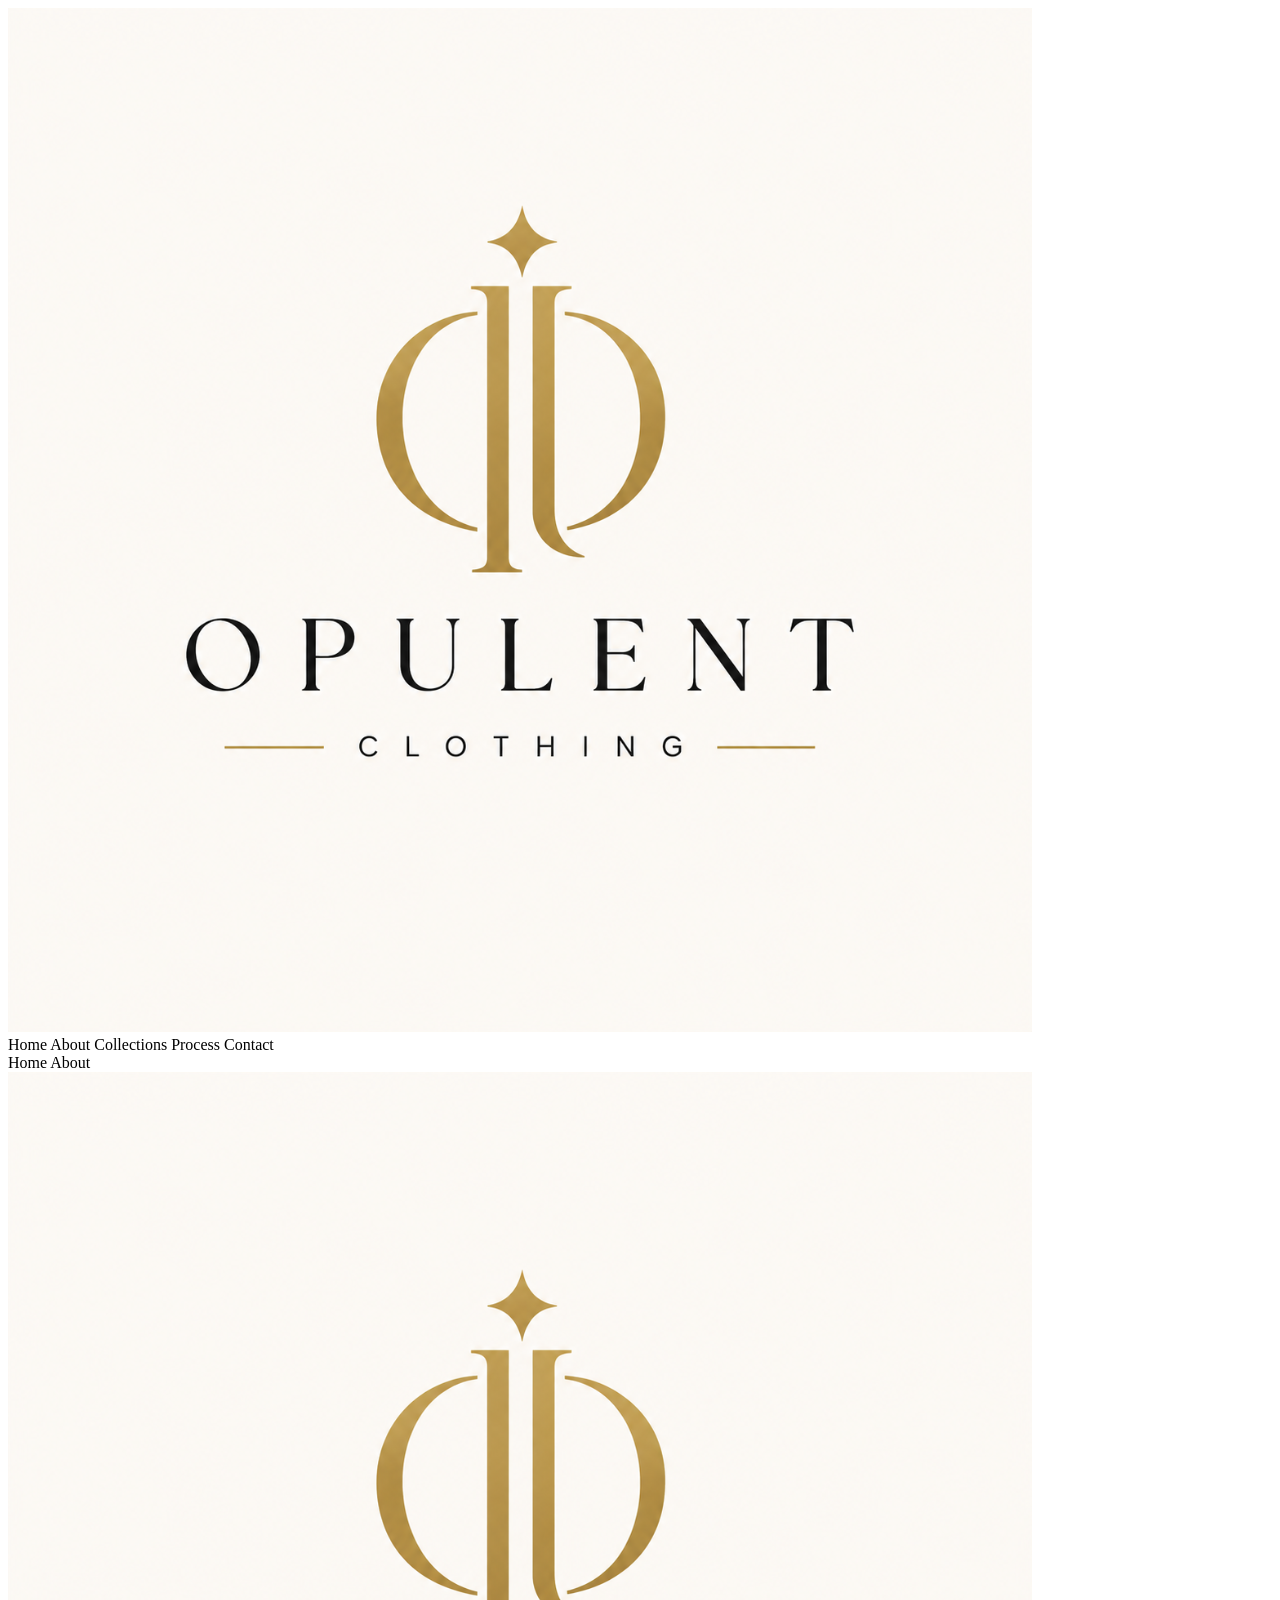
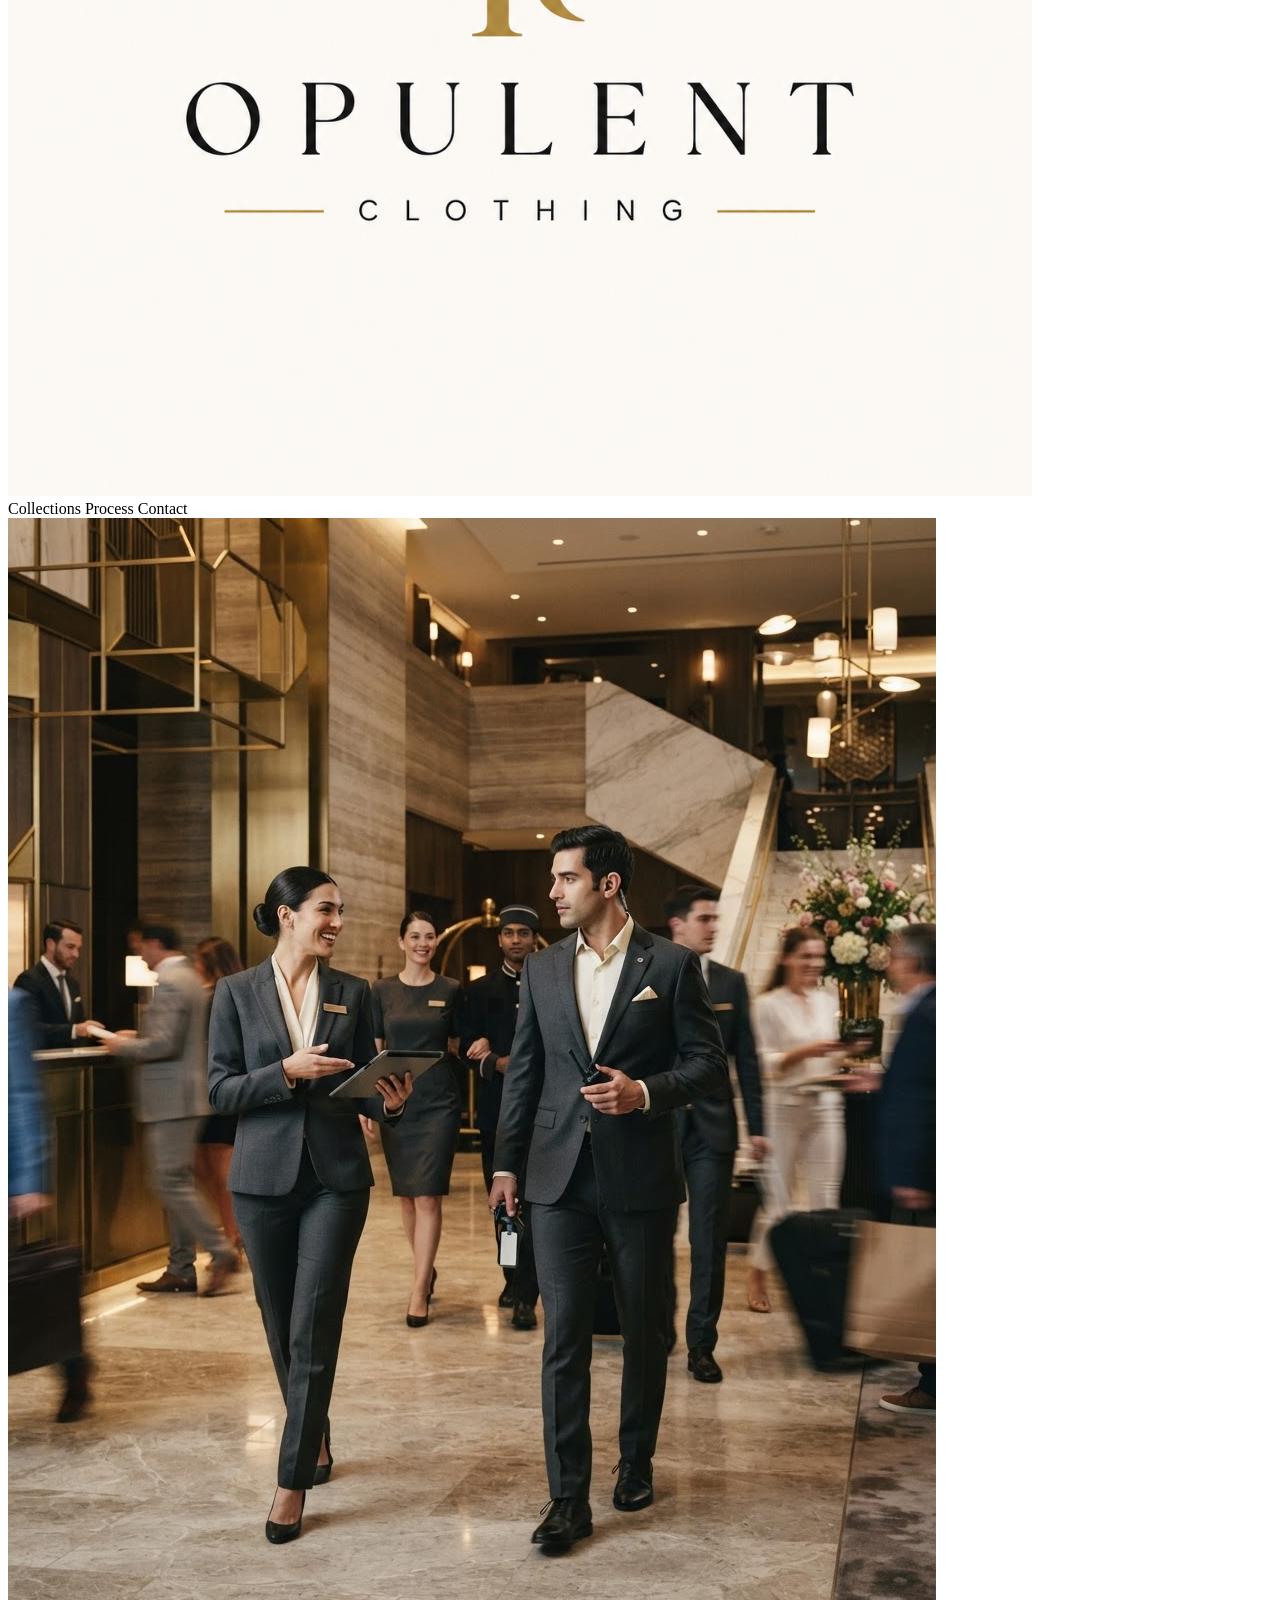
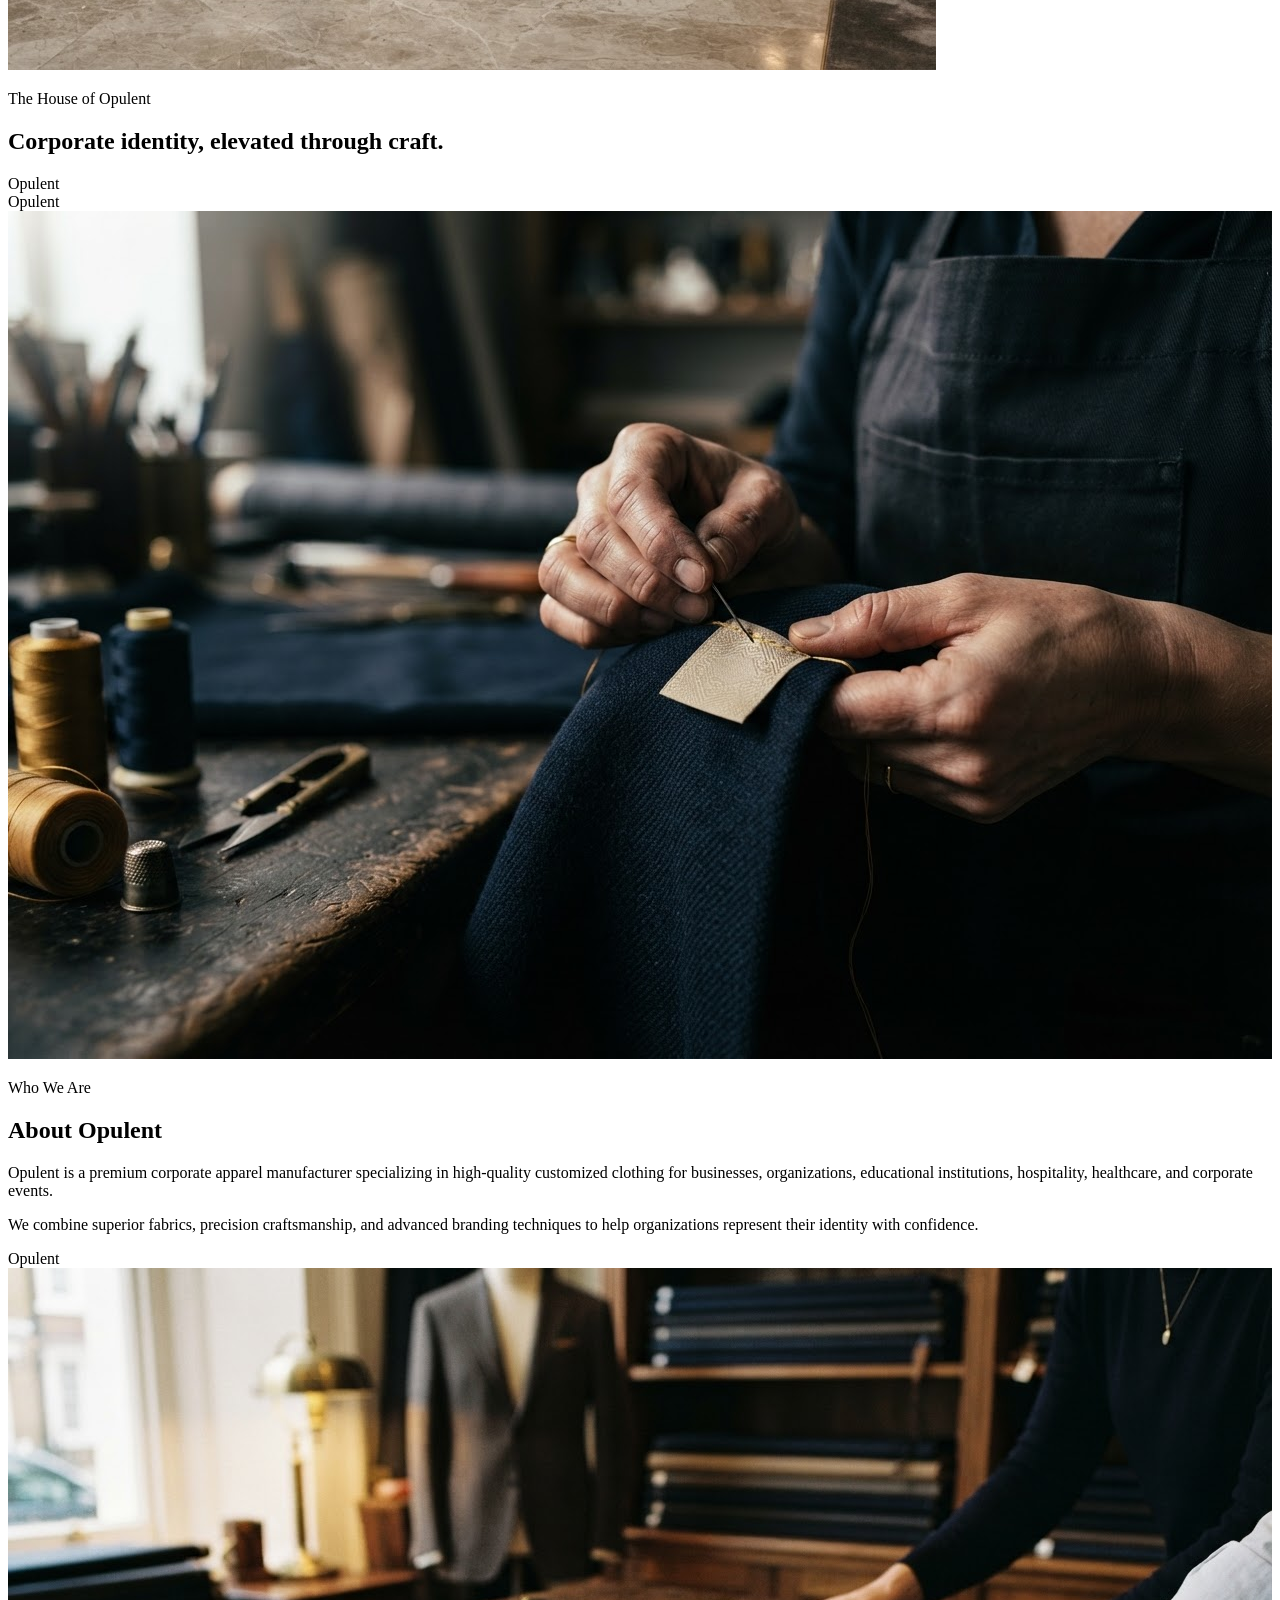
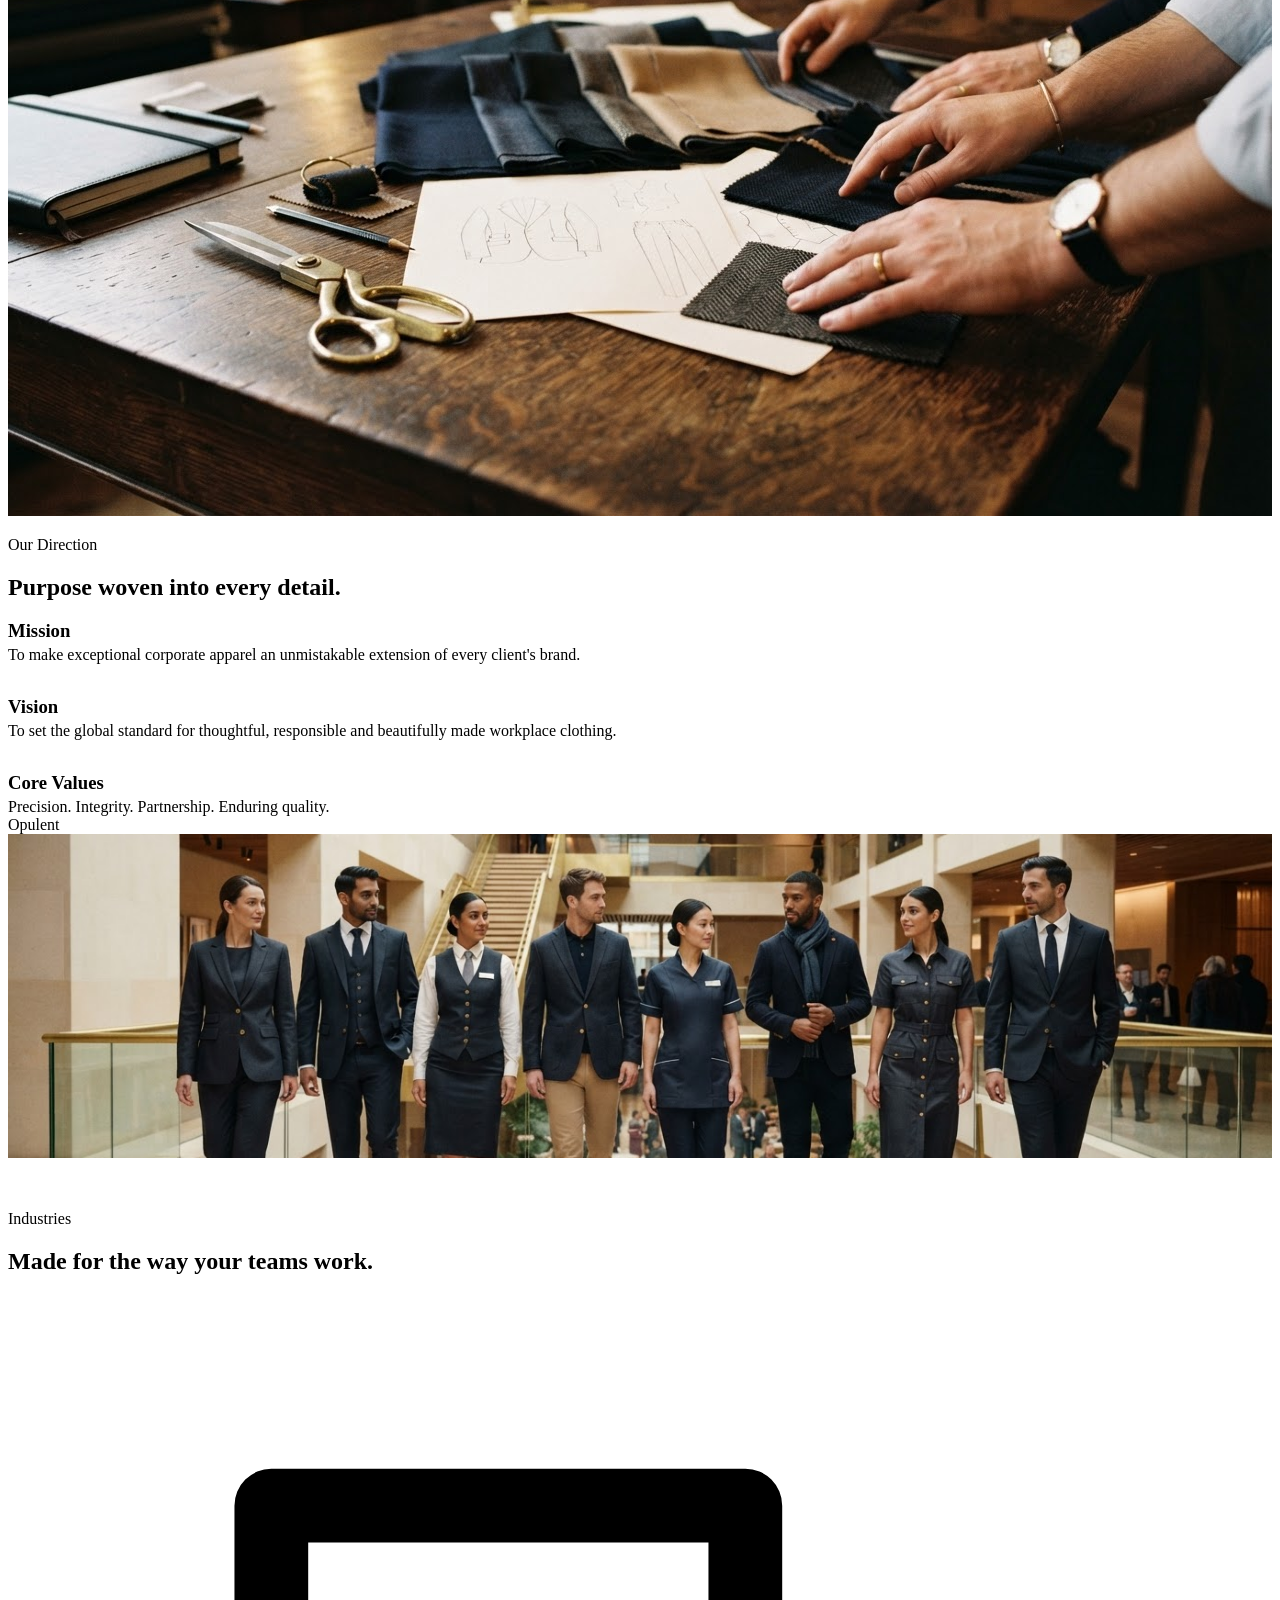
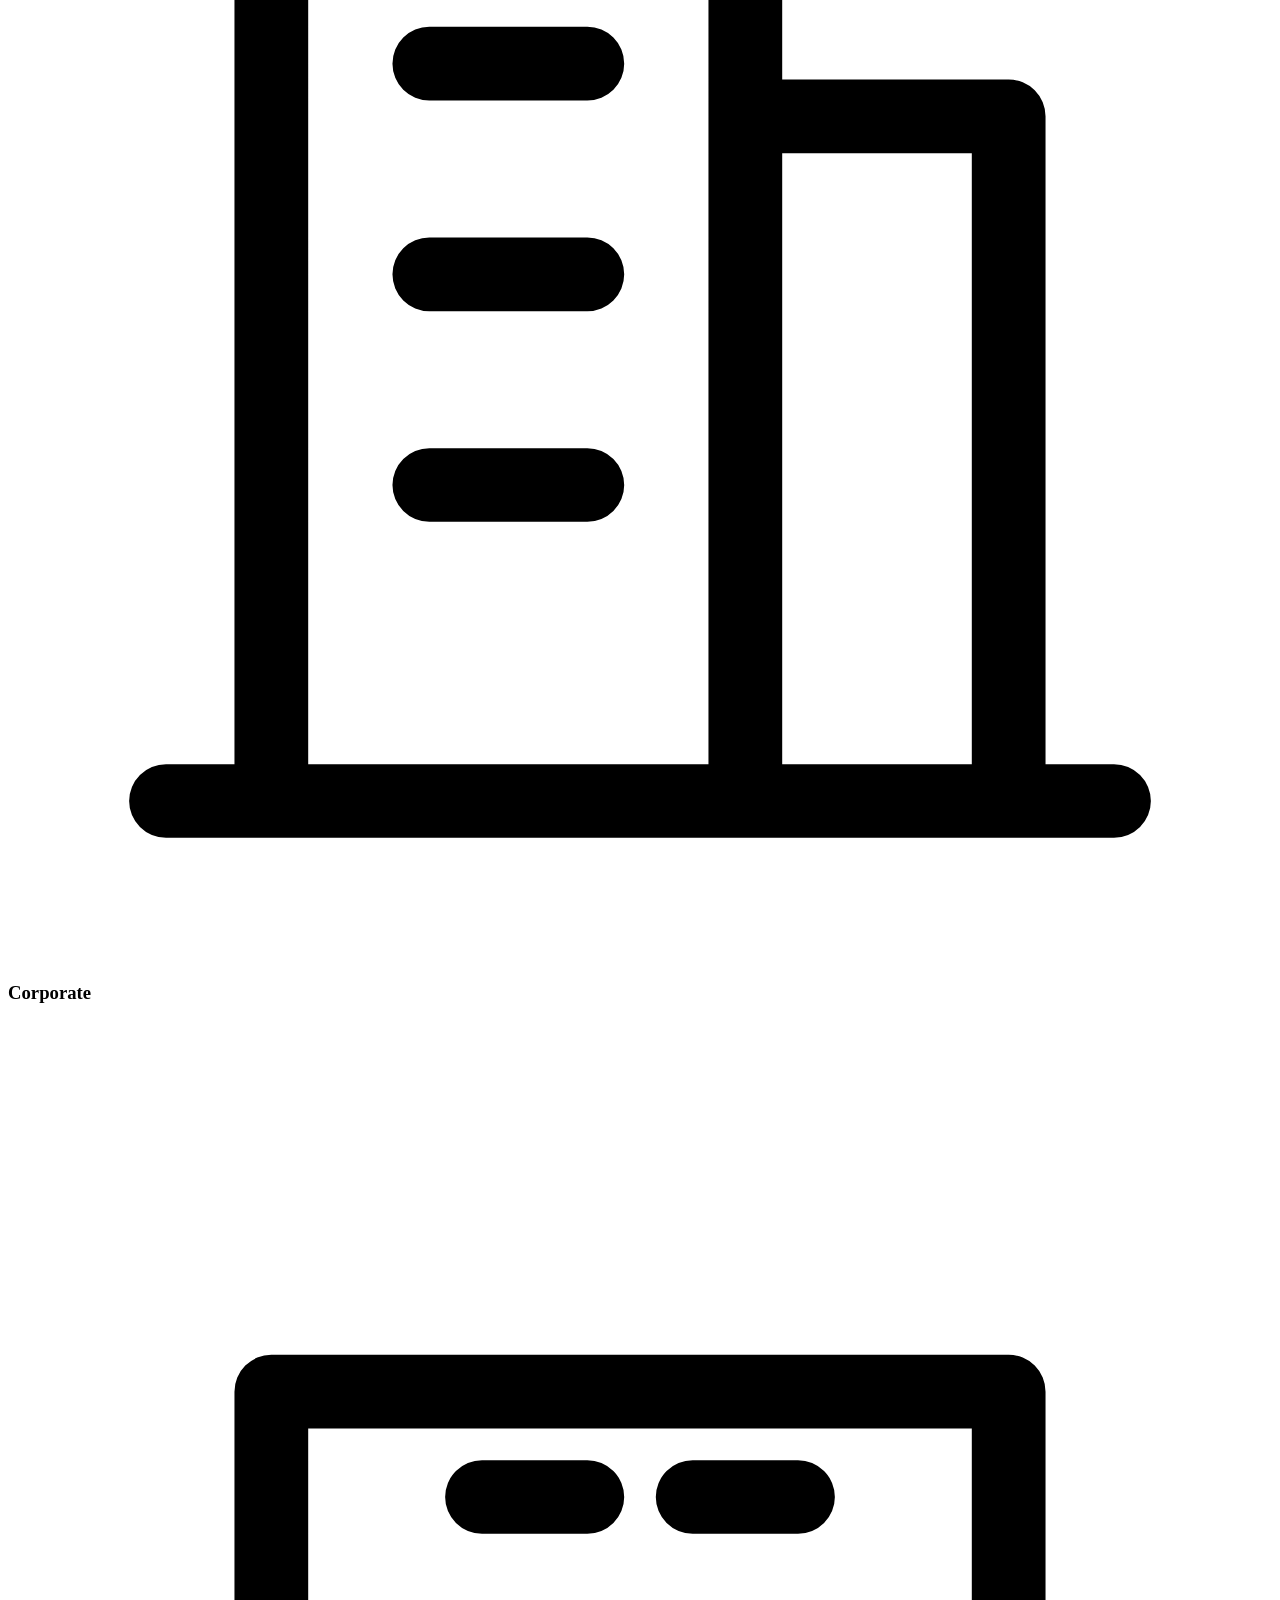
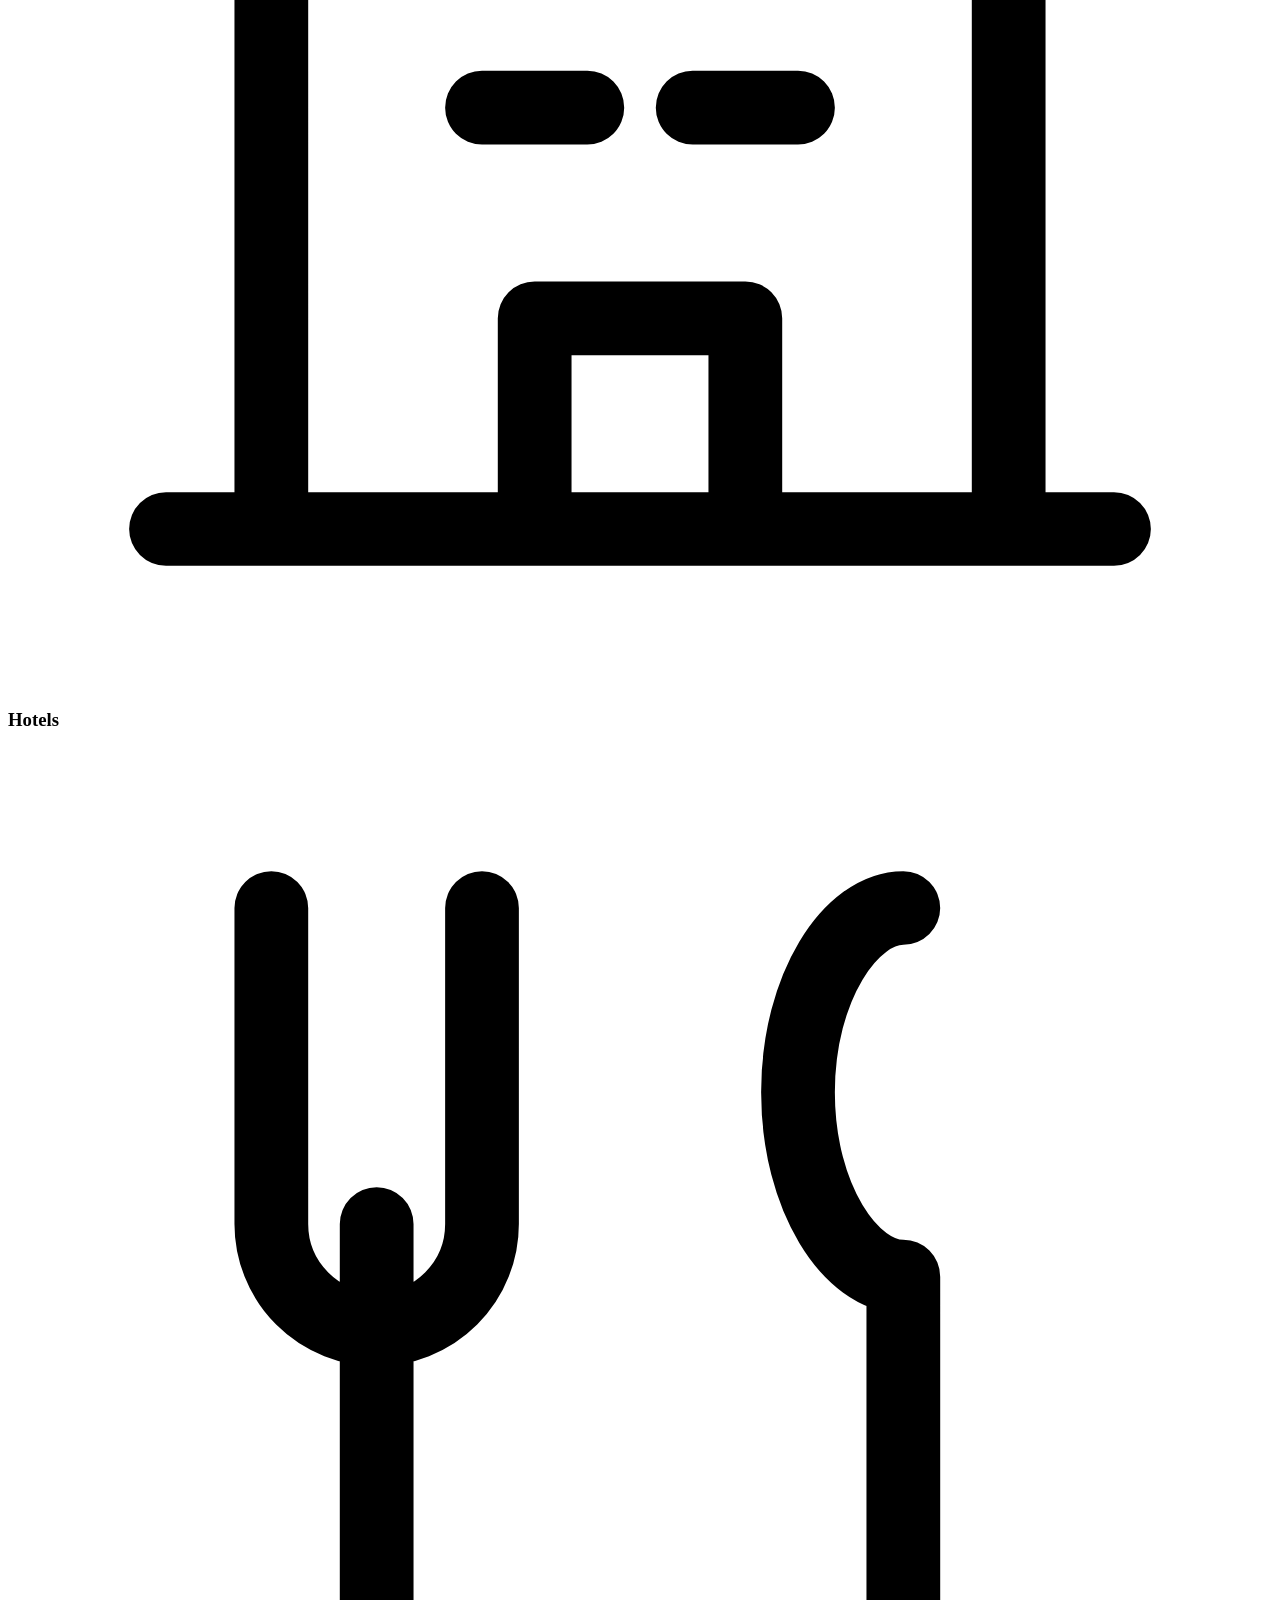
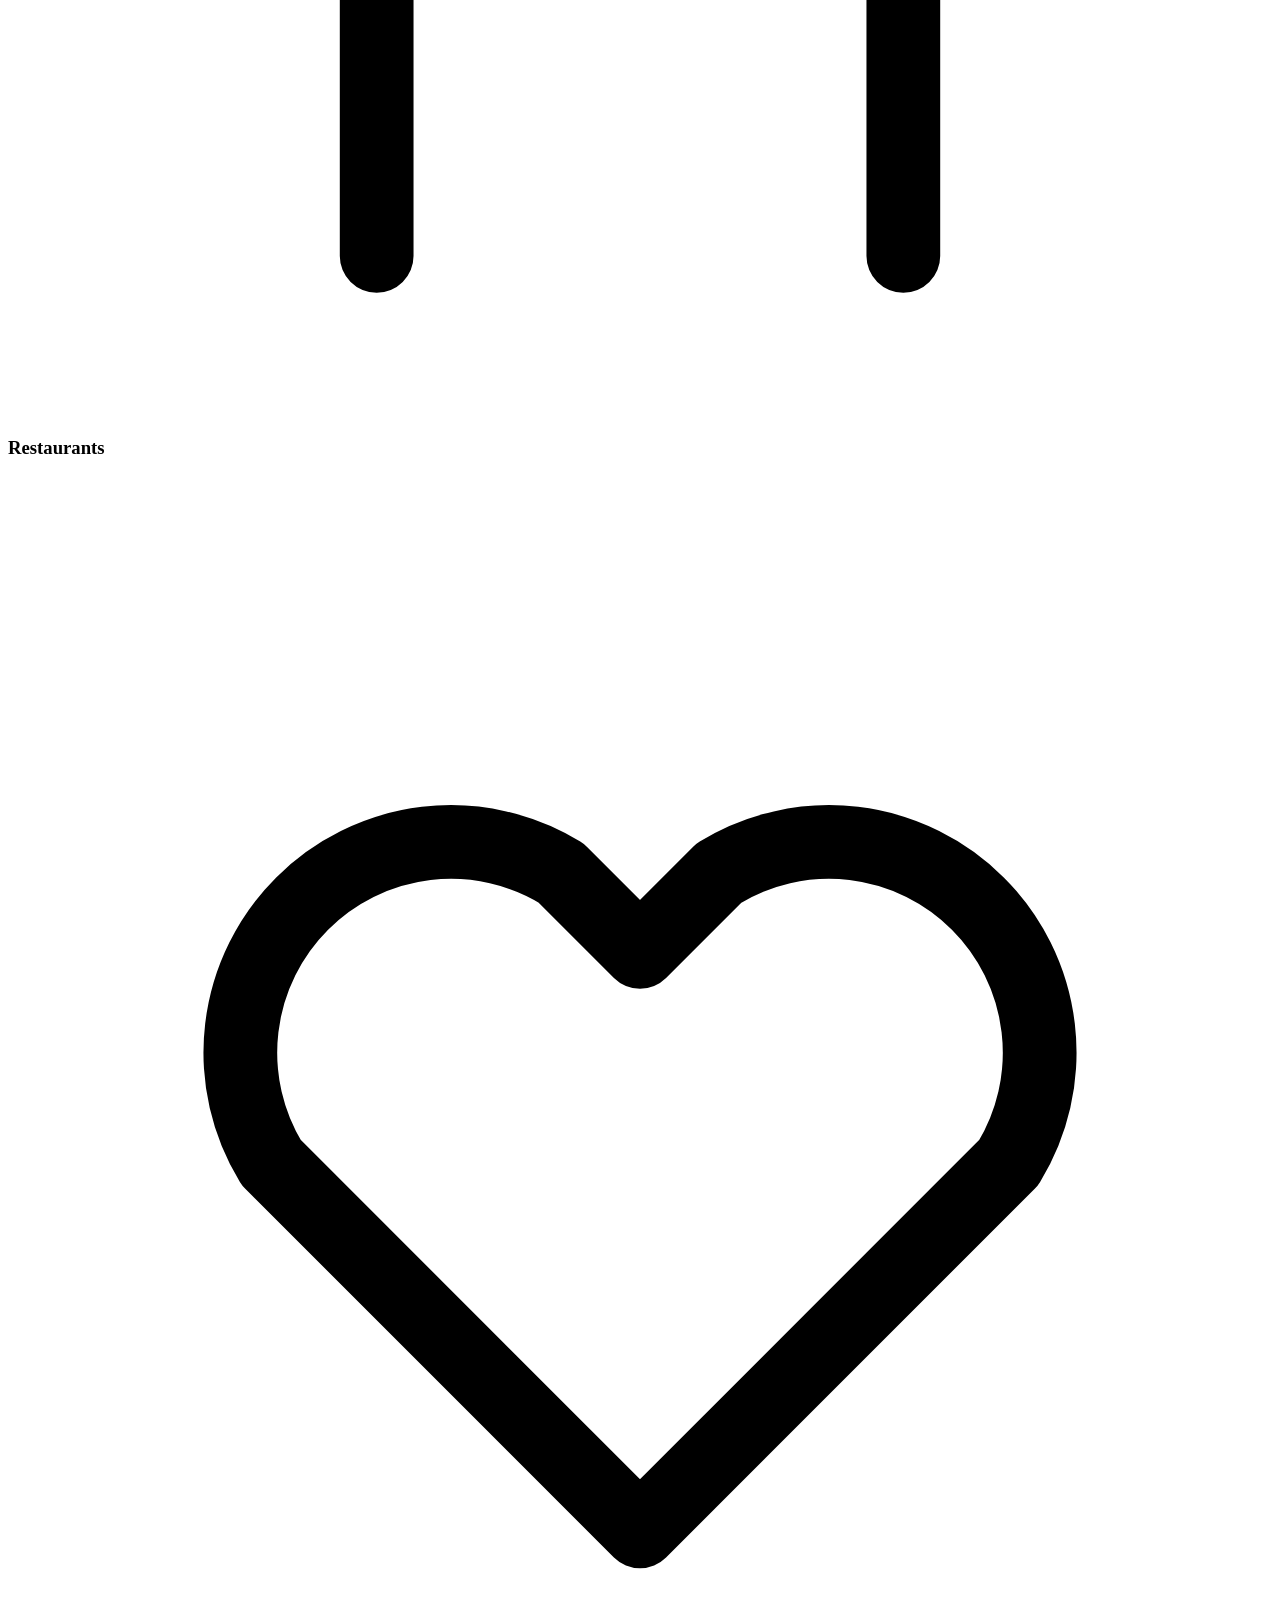
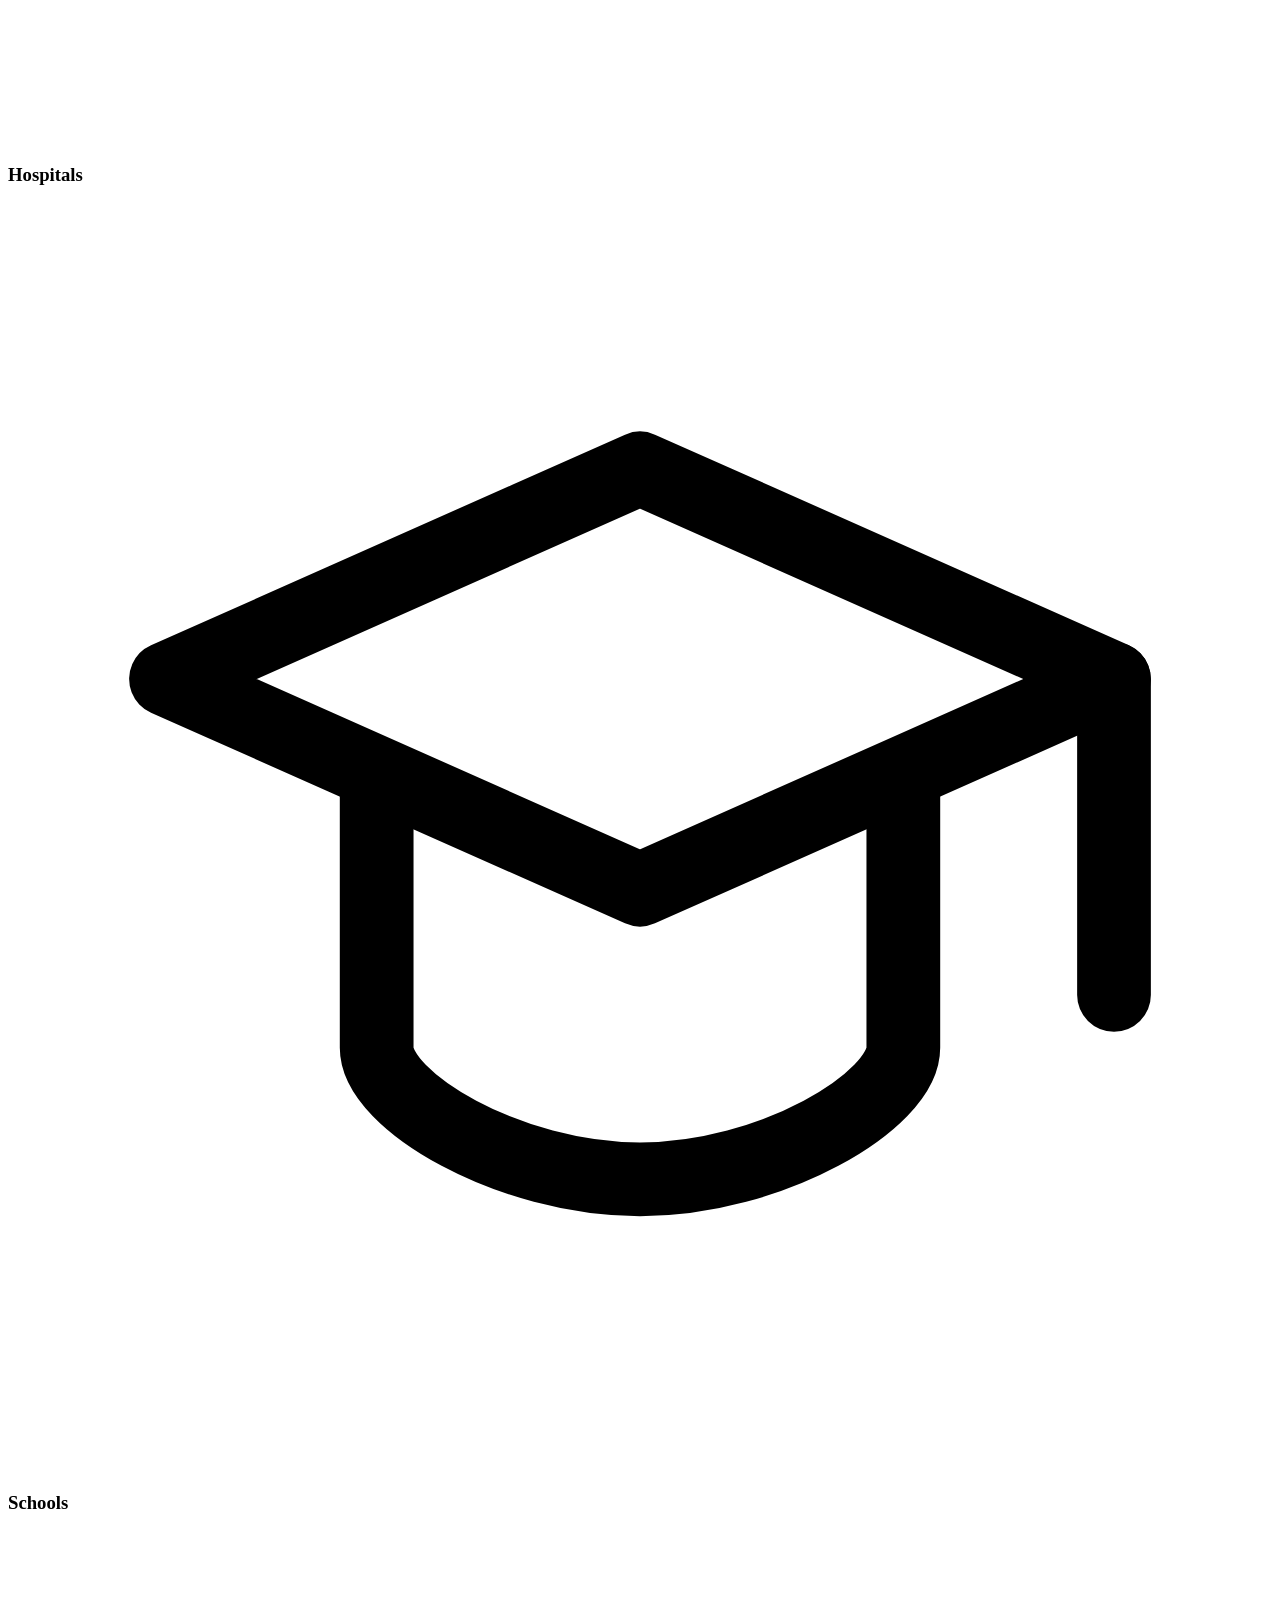
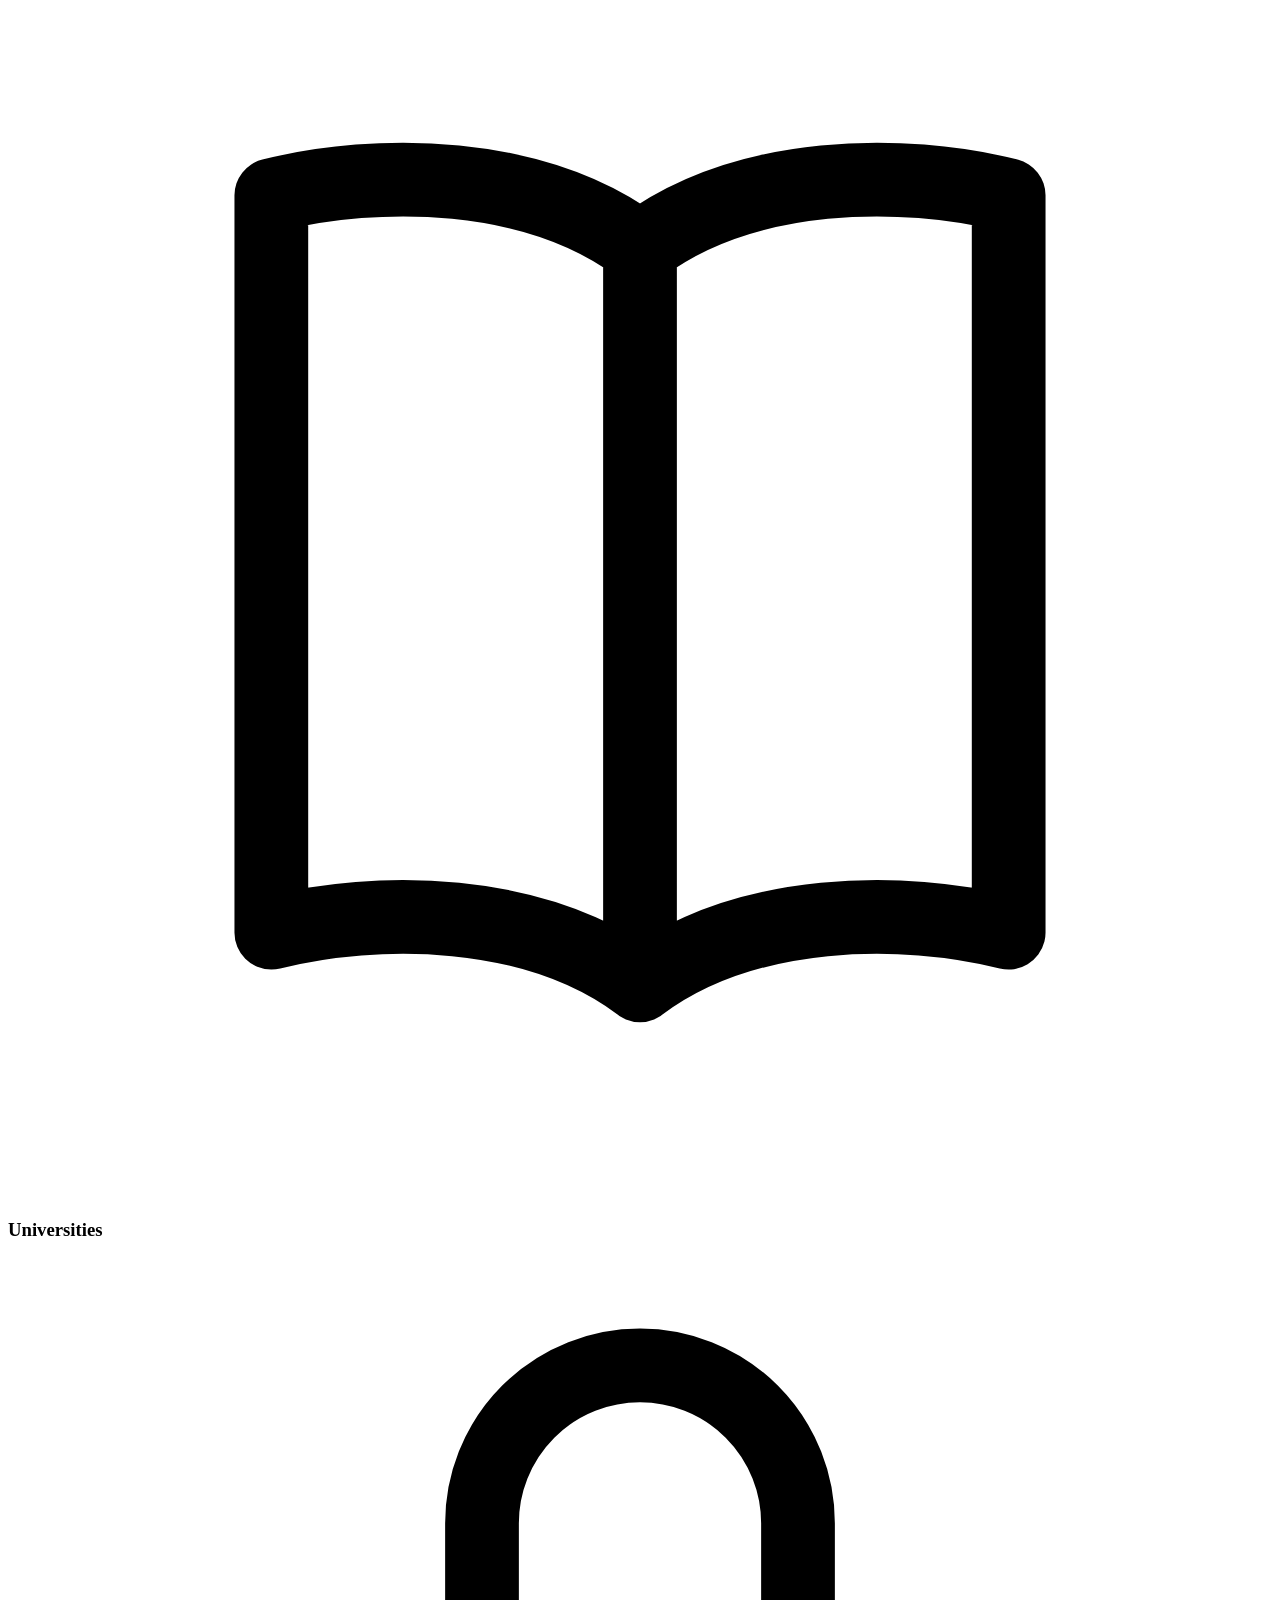
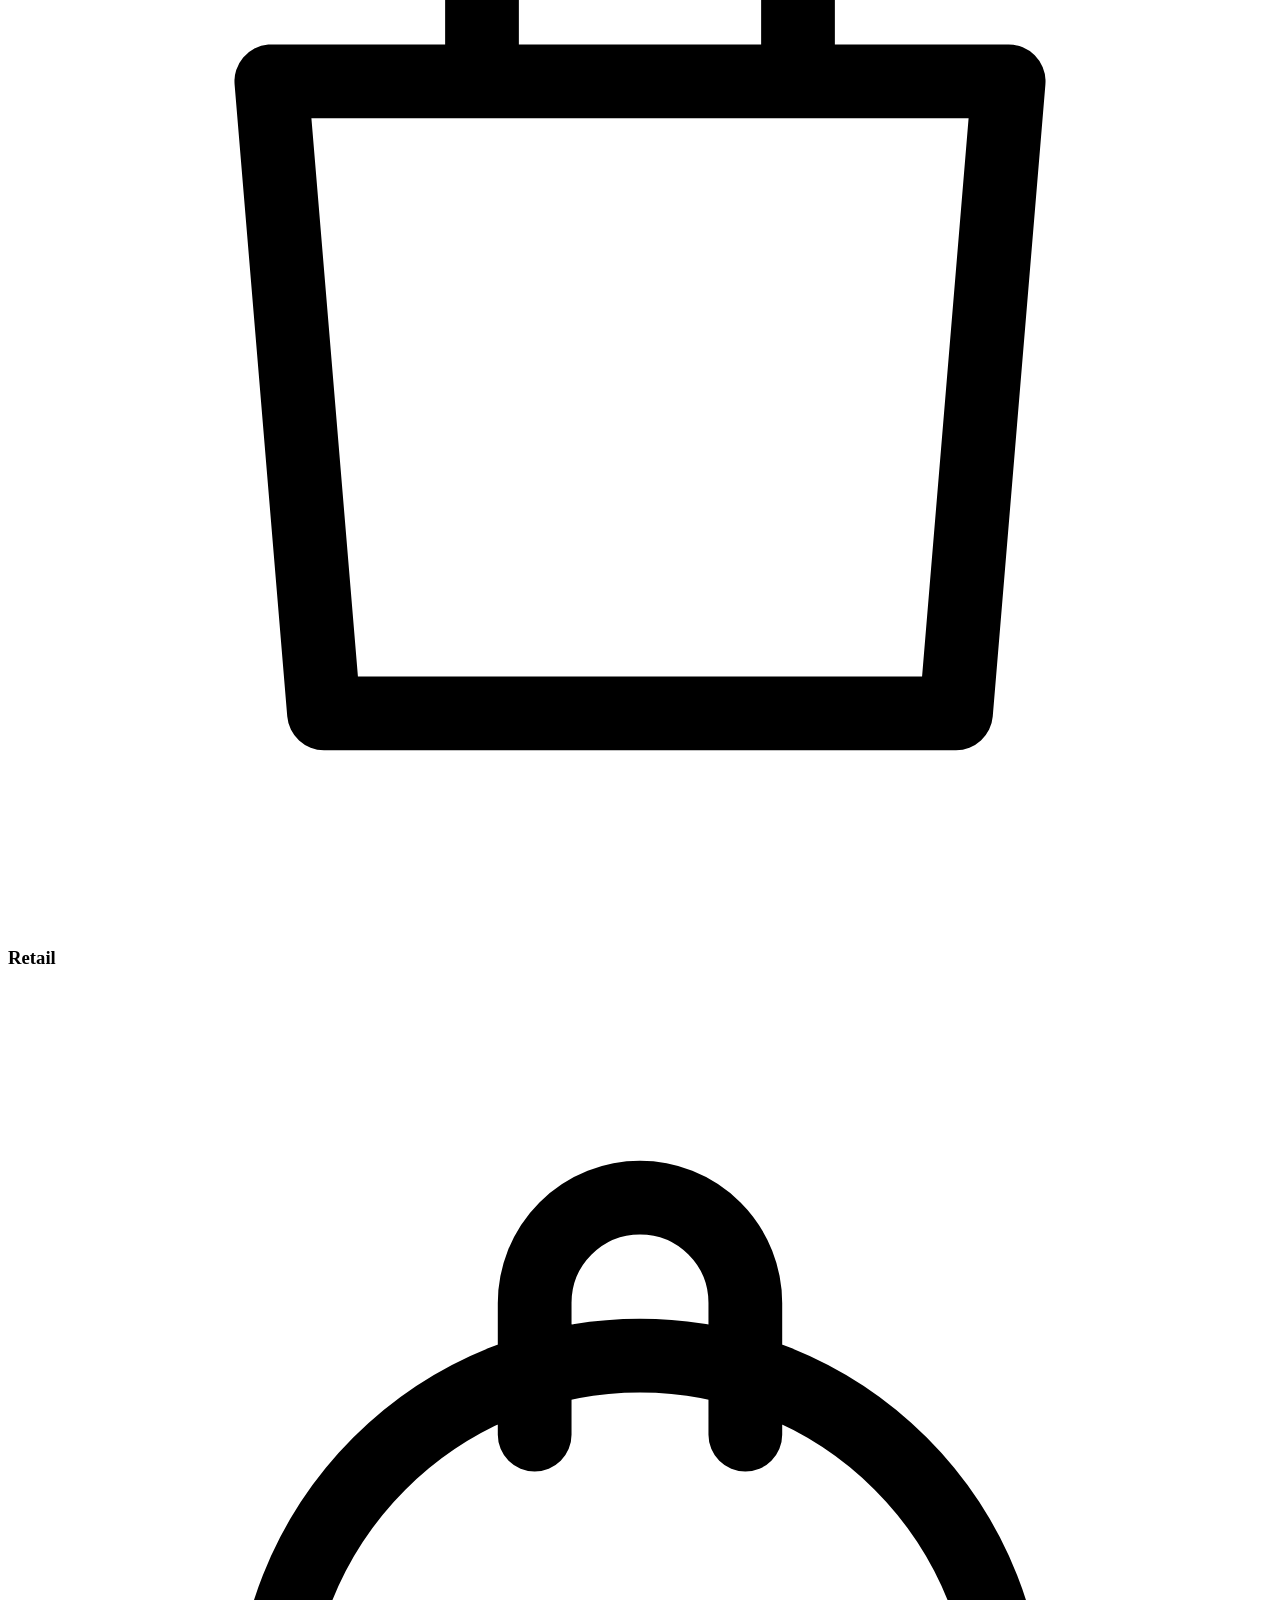
==== about.html @ 53c0aed9 "Add files via upload" ====
<!DOCTYPE html>
<html lang="en">
<head>
<meta charset="UTF-8">
<meta name="viewport" content="width=device-width, initial-scale=1.0">
<title>About — Opulent</title>
<meta name="description" content="The House of Opulent: corporate identity elevated through craft. Our mission, vision, values, and the industries we serve.">
<link rel="preconnect" href__="https://fonts.googleapis.com">
<link rel="preconnect" href__="https://fonts.gstatic.com" crossorigin>
<link href__="https://fonts.googleapis.com/css2?family=Cormorant+Garamond:wght@300;400;500;600&family=Manrope:wght@400;500;600;700&display=swap" rel="stylesheet">
<link rel="stylesheet" href__="styles.css">
<script>window.imgFall=function(e){e.onerror=null;e.removeAttribute('src');e.classList.add('img-fallback')};window.logoFall=function(e){var p=e.parentElement;if(p)p.innerHTML='<span class="wordmark-fallback">Opulent</span>'};</script>
</head>
<body>

<header class="site-header" id="top">
  <div class="header-inner">
    <div class="header-mobile">
      <a href__="index.html" class="header-logo" aria-label="Opulent home"><img src="logo.png" alt="Opulent" class="logo-img logo-sm" onerror="logoFall(this)"></a>
      <nav class="nav nav-mobile" aria-label="Primary">
        <a href__="index.html" class="nav-link">Home</a>
        <a href__="about.html" class="nav-link">About</a>
        <a href__="collections.html" class="nav-link">Collections</a>
        <a href__="process.html" class="nav-link">Process</a>
        <a href__="contact.html" class="nav-link">Contact</a>
      </nav>
    </div>
    <div class="header-desktop">
      <nav class="nav nav-left" aria-label="Primary">
        <a href__="index.html" class="nav-link">Home</a>
        <a href__="about.html" class="nav-link">About</a>
      </nav>
      <a href__="index.html" class="header-logo-center" aria-label="Opulent home"><img src="logo.png" alt="Opulent" class="logo-img logo-md" onerror="logoFall(this)"></a>
      <nav class="nav nav-right" aria-label="Primary">
        <a href__="collections.html" class="nav-link">Collections</a>
        <a href__="process.html" class="nav-link">Process</a>
        <a href__="contact.html" class="nav-link">Contact</a>
      </nav>
    </div>
  </div>
</header>

<main>
  <section class="page-hero">
    <img class="page-hero-bg" src="about-hero.jpg" alt="Luxury hospitality team in tailored uniforms" onerror="imgFall(this)">
    <div class="page-hero-overlay"></div>
    <div class="page-hero-content">
      <div class="page-hero-line"></div>
      <p class="label">The House of Opulent</p>
      <h1>Corporate identity, elevated through craft.</h1>
    </div>
    <span class="watermark" aria-hidden="true">Opulent</span>
  </section>

  <section class="section">
    <div class="gold-line"></div>
    <span class="watermark" aria-hidden="true">Opulent</span>
    <div class="section-grid">
      <div class="reveal section-media"><img src="branding.jpg" alt="Artisan attaching a woven label" onerror="imgFall(this)"></div>
      <div class="reveal section-content" data-delay="1">
        <p class="label label-gold">Who We Are</p>
        <h2 class="display-title">About Opulent</h2>
        <div class="prose">
          <p>Opulent is a premium corporate apparel manufacturer specializing in high-quality customized clothing for businesses, organizations, educational institutions, hospitality, healthcare, and corporate events.</p>
          <p>We combine superior fabrics, precision craftsmanship, and advanced branding techniques to help organizations represent their identity with confidence.</p>
        </div>
      </div>
    </div>
  </section>

  <section class="section">
    <div class="gold-line"></div>
    <span class="watermark" aria-hidden="true">Opulent</span>
    <div class="section-grid reverse stretch">
      <div class="reveal section-media"><img src="consultation.jpg" alt="Designers arranging fabrics during a consultation" onerror="imgFall(this)"></div>
      <div class="reveal section-content" data-delay="1">
        <p class="label label-gold">Our Direction</p>
        <h2 class="display-title">Purpose woven into every detail.</h2>
        <div class="prose">
          <div style="margin-bottom:2rem"><h3 class="sub" style="margin:0 0 .25rem">Mission</h3><p style="margin:0">To make exceptional corporate apparel an unmistakable extension of every client's brand.</p></div>
          <div style="margin-bottom:2rem"><h3 class="sub" style="margin:0 0 .25rem">Vision</h3><p style="margin:0">To set the global standard for thoughtful, responsible and beautifully made workplace clothing.</p></div>
          <div><h3 class="sub" style="margin:0 0 .25rem">Core Values</h3><p style="margin:0">Precision. Integrity. Partnership. Enduring quality.</p></div>
        </div>
      </div>
    </div>
  </section>

  <section class="section">
    <div class="gold-line"></div>
    <span class="watermark" aria-hidden="true">Opulent</span>
    <div class="reveal"><img src="industries.jpg" alt="Professionals representing the industries Opulent serves" style="width:100%;height:36vh;object-fit:cover;margin-bottom:2rem" onerror="imgFall(this)"></div>
    <p class="label label-gold">Industries</p>
    <h2 class="display-title">Made for the way your teams work.</h2>
    <div class="icon-grid cols-4">
      <div class="icon-cell reveal"><span class="icon-bubble"><svg viewBox="0 0 24 24" fill="none" stroke="currentColor" stroke-width="1.4" stroke-linecap="round" stroke-linejoin="round"><path d="M5 21V4h9v17M14 21V8h5v13M3 21h18M8 7h3M8 11h3M8 15h3"/></svg></span><h3>Corporate</h3></div>
      <div class="icon-cell reveal"><span class="icon-bubble"><svg viewBox="0 0 24 24" fill="none" stroke="currentColor" stroke-width="1.4" stroke-linecap="round" stroke-linejoin="round"><path d="M3 21h18M5 21V7h14v14M9 9h2M13 9h2M9 13h2M13 13h2M10 21v-4h4v4"/></svg></span><h3>Hotels</h3></div>
      <div class="icon-cell reveal"><span class="icon-bubble"><svg viewBox="0 0 24 24" fill="none" stroke="currentColor" stroke-width="1.4" stroke-linecap="round" stroke-linejoin="round"><path d="M5 3v6a2 2 0 0 0 4 0V3M7 9v12M17 3c-1 0-2 1.5-2 3.5S16 10 17 10v11"/></svg></span><h3>Restaurants</h3></div>
      <div class="icon-cell reveal"><span class="icon-bubble"><svg viewBox="0 0 24 24" fill="none" stroke="currentColor" stroke-width="1.4" stroke-linecap="round" stroke-linejoin="round"><path d="M12 20l-7-7a4 4 0 0 1 5.5-5.5L12 9l1.5-1.5A4 4 0 0 1 19 13l-7 7z"/></svg></span><h3>Hospitals</h3></div>
      <div class="icon-cell reveal"><span class="icon-bubble"><svg viewBox="0 0 24 24" fill="none" stroke="currentColor" stroke-width="1.4" stroke-linecap="round" stroke-linejoin="round"><path d="M3 9l9-4 9 4-9 4-9-4z"/><path d="M7 11v5c0 1 2.5 2.5 5 2.5s5-1.5 5-2.5v-5M21 9v6"/></svg></span><h3>Schools</h3></div>
      <div class="icon-cell reveal"><span class="icon-bubble"><svg viewBox="0 0 24 24" fill="none" stroke="currentColor" stroke-width="1.4" stroke-linecap="round" stroke-linejoin="round"><path d="M12 6c-2-1.5-5-1.5-7-1v14c2-.5 5-.5 7 1 2-1.5 5-1.5 7-1V5c-2-.5-5-.5-7 1zM12 6v14"/></svg></span><h3>Universities</h3></div>
      <div class="icon-cell reveal"><span class="icon-bubble"><svg viewBox="0 0 24 24" fill="none" stroke="currentColor" stroke-width="1.4" stroke-linecap="round" stroke-linejoin="round"><path d="M5 8h14l-1 12H6L5 8zM9 8V5a3 3 0 0 1 6 0v3"/></svg></span><h3>Retail</h3></div>
      <div class="icon-cell reveal"><span class="icon-bubble"><svg viewBox="0 0 24 24" fill="none" stroke="currentColor" stroke-width="1.4" stroke-linecap="round" stroke-linejoin="round"><path d="M3 17h18v2H3zM5 17v-3a7 7 0 0 1 14 0v3M10 8.5V6a2 2 0 0 1 4 0v2.5"/></svg></span><h3>Construction</h3></div>
      <div class="icon-cell reveal"><span class="icon-bubble"><svg viewBox="0 0 24 24" fill="none" stroke="currentColor" stroke-width="1.4" stroke-linecap="round" stroke-linejoin="round"><rect x="3" y="5" width="18" height="16" rx="2"/><path d="M3 9h18M8 3v4M16 3v4M7 13h2M11 13h2M15 13h2M7 17h2M11 17h2"/></svg></span><h3>Events</h3></div>
      <div class="icon-cell reveal"><span class="icon-bubble"><svg viewBox="0 0 24 24" fill="none" stroke="currentColor" stroke-width="1.4" stroke-linecap="round" stroke-linejoin="round"><path d="M8 4h8v5a4 4 0 0 1-8 0V4zM8 5H5v2a3 3 0 0 0 3 3M16 5h3v2a3 3 0 0 1-3 3M10 13h4v4h-4zM8 20h8M12 17v3"/></svg></span><h3>Sports Teams</h3></div>
      <div class="icon-cell reveal"><span class="icon-bubble"><svg viewBox="0 0 24 24" fill="none" stroke="currentColor" stroke-width="1.4" stroke-linecap="round" stroke-linejoin="round"><path d="M3 21h18M5 21v-9M9 21v-9M15 21v-9M19 21v-9M3 10l9-5 9 5M3 10h18"/></svg></span><h3>Government</h3></div>
      <div class="icon-cell reveal"><span class="icon-bubble"><svg viewBox="0 0 24 24" fill="none" stroke="currentColor" stroke-width="1.4" stroke-linecap="round" stroke-linejoin="round"><path d="M12 3c2.5 1 4 3.5 4 7l-2 3h-4l-2-3c0-3.5 1.5-6 4-7zM12 13v4M9 16l-2 4M15 16l2 4"/></svg></span><h3>Startups</h3></div>
    </div>
  </section>
</main>

<footer class="site-footer">
  <div class="gold-line"></div>
  <div class="footer-grid">
    <div class="footer-brand"><img src="logo.png" alt="Opulent" class="logo-img logo-lg" onerror="logoFall(this)"></div>
    <div class="footer-contact">
      <p class="label label-muted-light">Contact</p>
      <p><a href__="mailto:contact@opulentclothing.com">contact@opulentclothing.com</a></p>
      <p>Bangalore · India</p>
    </div>
    <div class="footer-explore">
      <p class="label label-muted-light">Explore</p>
      <a href__="contact.html" class="thread-link">Inquiries</a>
    </div>
  </div>
  <p class="footer-copy">© 2026 Opulent. Corporate apparel, precisely made.</p>
</footer>

<script src="script.js" defer></script>
</body>
</html>
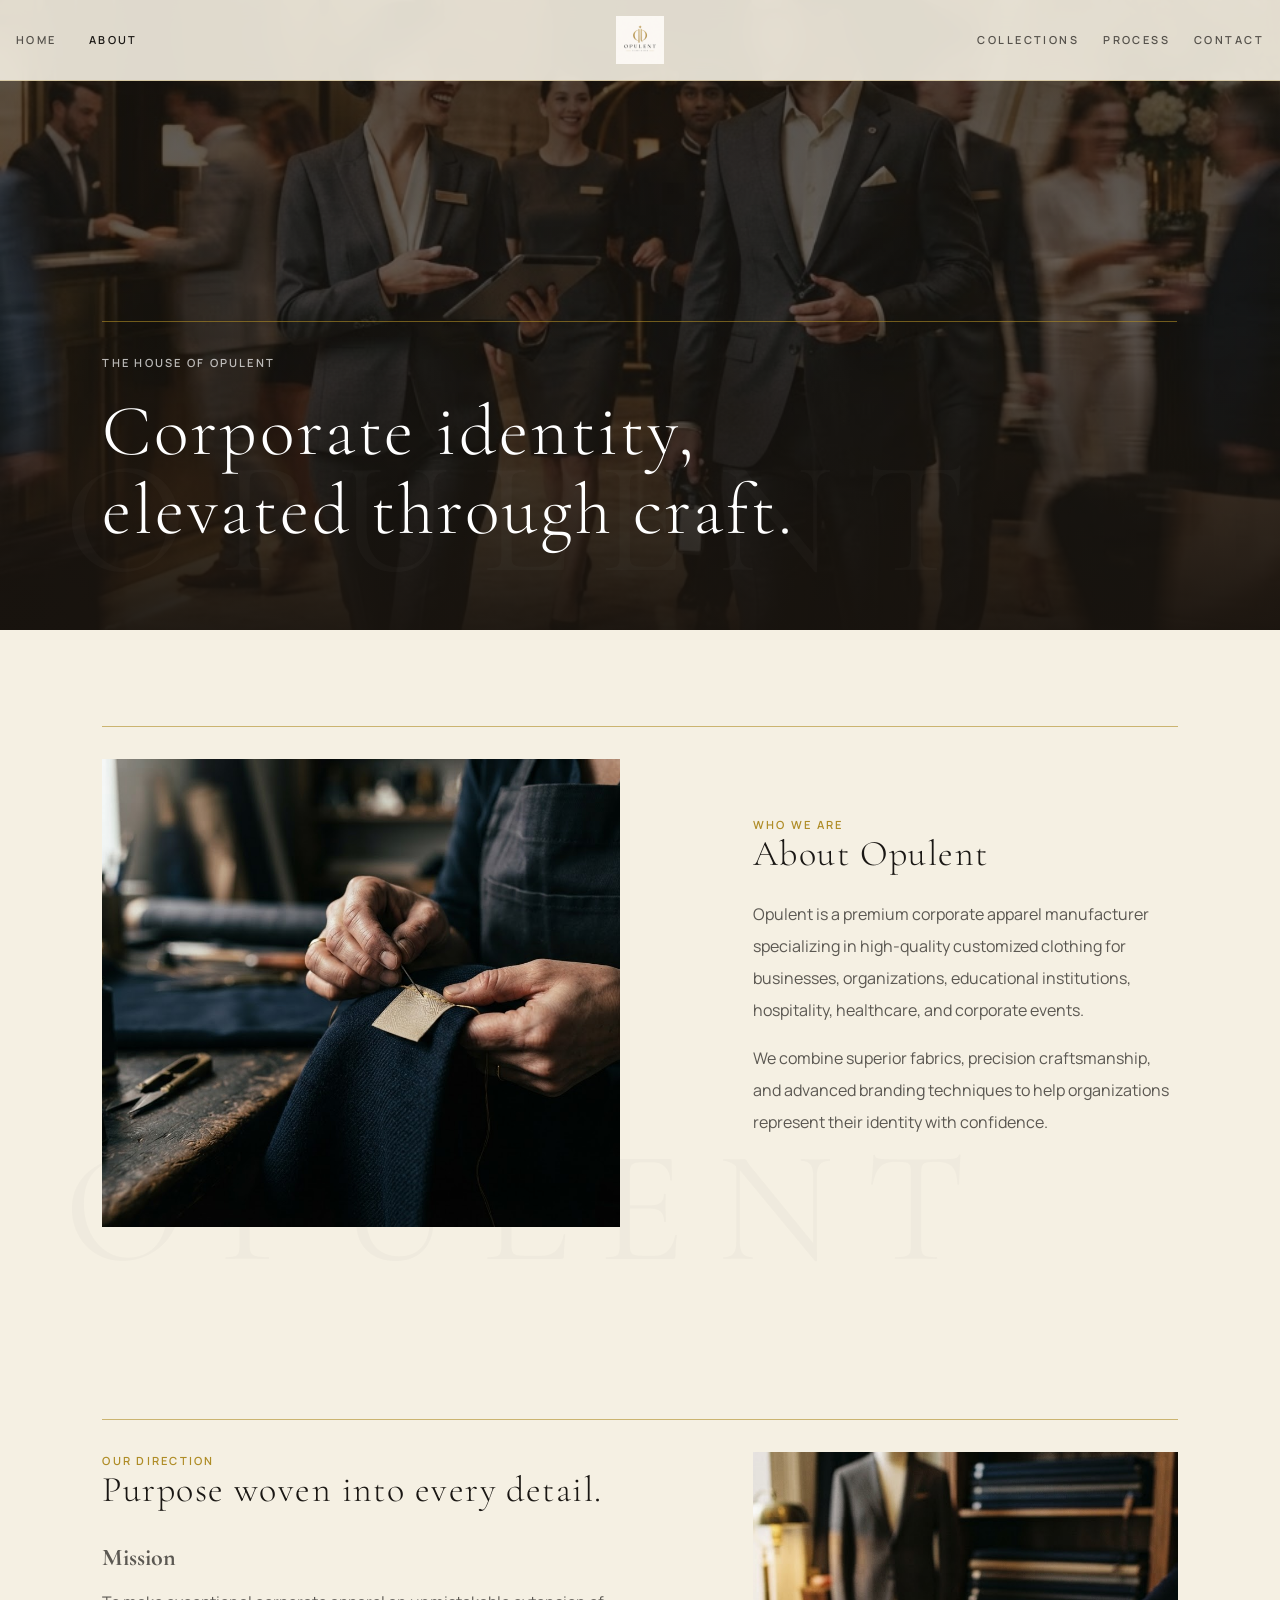
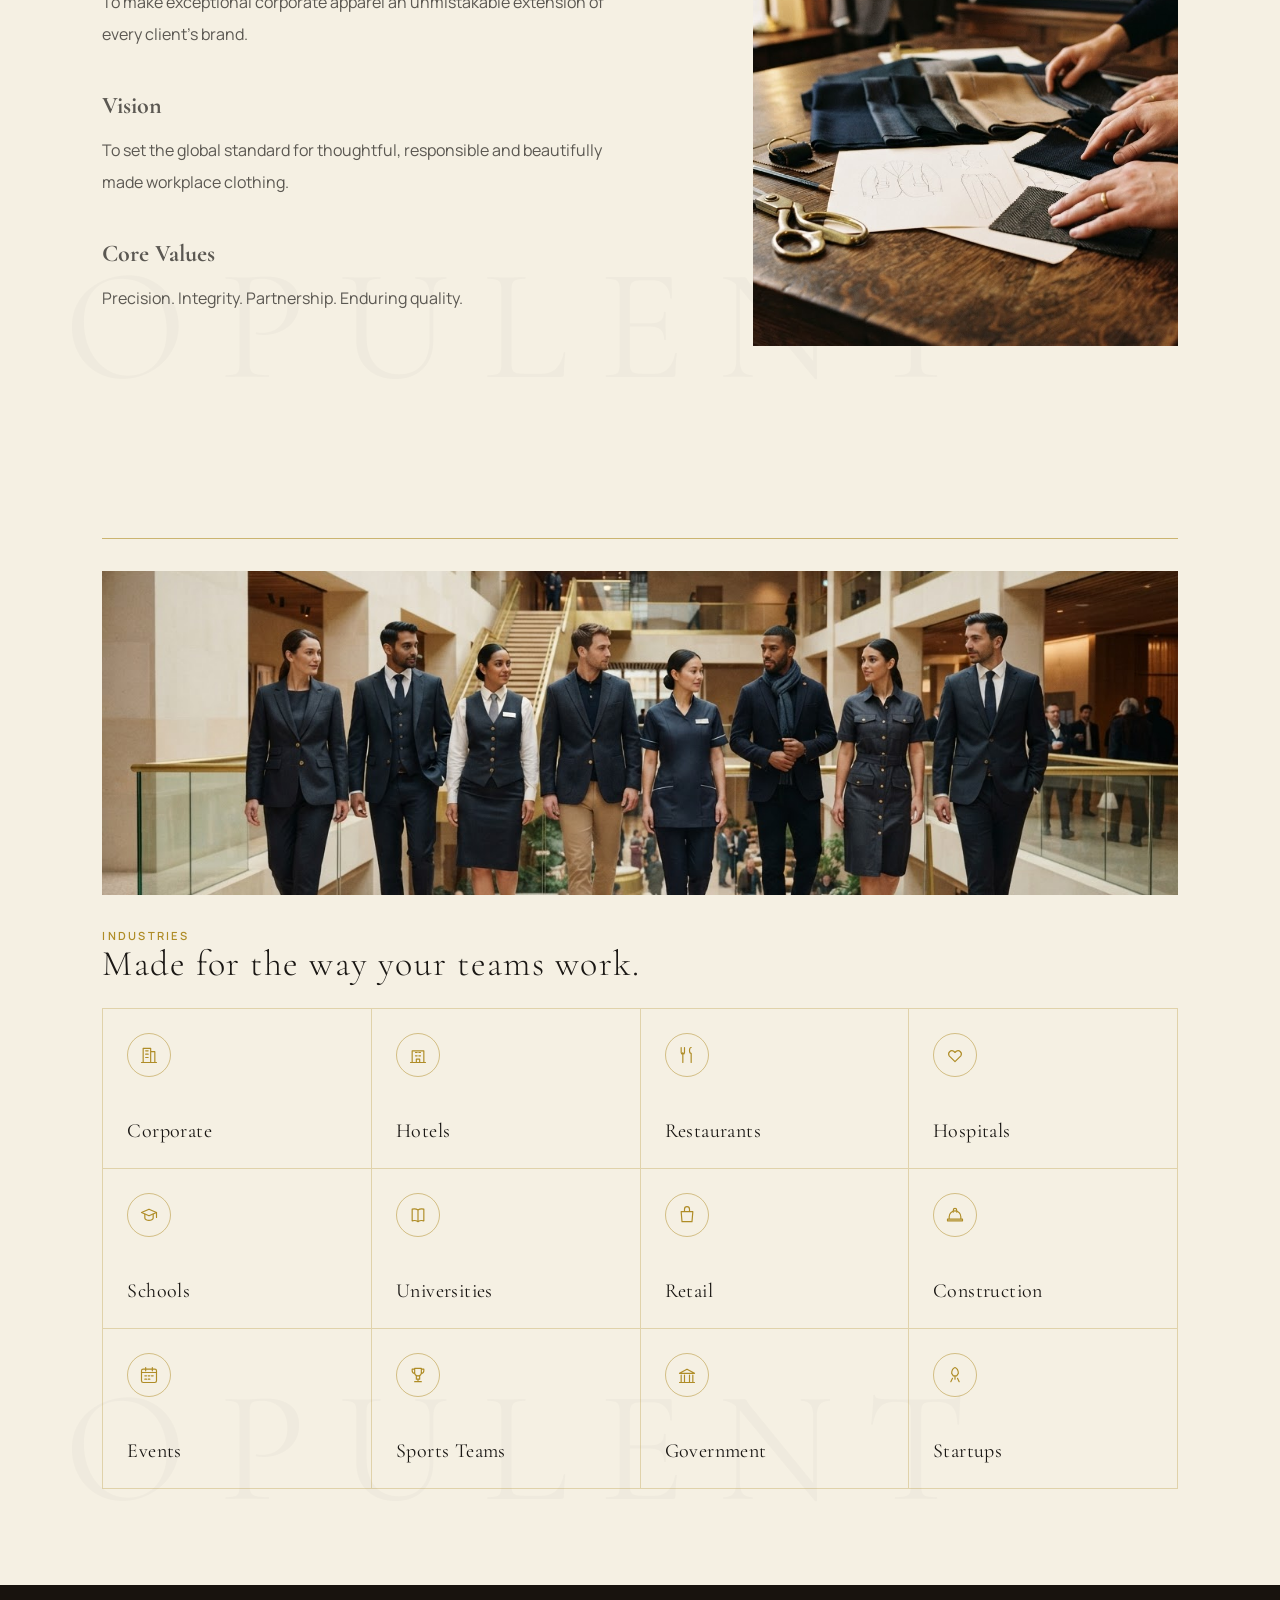
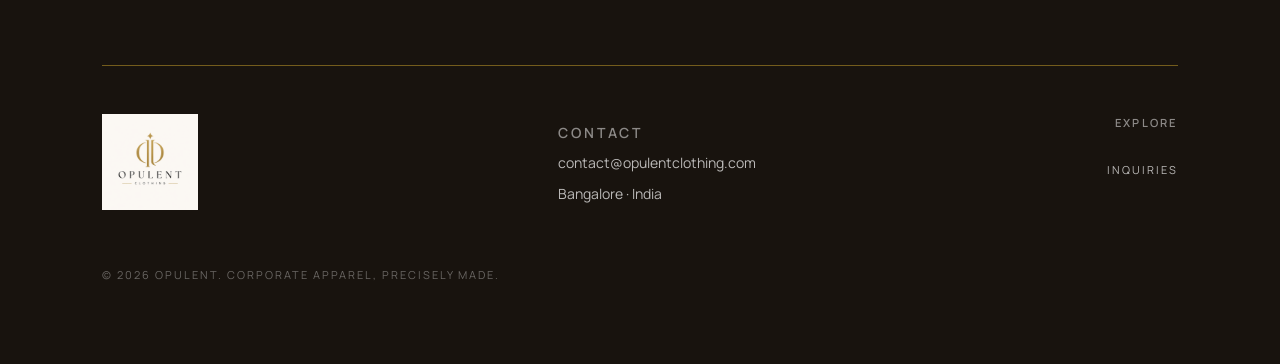
==== commit dd6c67c0: "Fix HTML encoding issues in about.html" ====
--- a/about.html
+++ b/about.html
@@ -5,10 +5,10 @@
 <meta name="viewport" content="width=device-width, initial-scale=1.0">
 <title>About — Opulent</title>
 <meta name="description" content="The House of Opulent: corporate identity elevated through craft. Our mission, vision, values, and the industries we serve.">
-<link rel="preconnect" href__="https://fonts.googleapis.com">
-<link rel="preconnect" href__="https://fonts.gstatic.com" crossorigin>
-<link href__="https://fonts.googleapis.com/css2?family=Cormorant+Garamond:wght@300;400;500;600&family=Manrope:wght@400;500;600;700&display=swap" rel="stylesheet">
-<link rel="stylesheet" href__="styles.css">
+<link rel="preconnect" href="https://fonts.googleapis.com">
+<link rel="preconnect" href="https://fonts.gstatic.com" crossorigin>
+<link href="https://fonts.googleapis.com/css2?family=Cormorant+Garamond:wght@300;400;500;600&family=Manrope:wght@400;500;600;700&display=swap" rel="stylesheet">
+<link rel="stylesheet" href="styles.css">
 <script>window.imgFall=function(e){e.onerror=null;e.removeAttribute('src');e.classList.add('img-fallback')};window.logoFall=function(e){var p=e.parentElement;if(p)p.innerHTML='<span class="wordmark-fallback">Opulent</span>'};</script>
 </head>
 <body>
@@ -16,25 +16,25 @@
 <header class="site-header" id="top">
   <div class="header-inner">
     <div class="header-mobile">
-      <a href__="index.html" class="header-logo" aria-label="Opulent home"><img src="logo.png" alt="Opulent" class="logo-img logo-sm" onerror="logoFall(this)"></a>
+      <a href="index.html" class="header-logo" aria-label="Opulent home"><img src="logo.png" alt="Opulent" class="logo-img logo-sm" onerror="logoFall(this)"></a>
       <nav class="nav nav-mobile" aria-label="Primary">
-        <a href__="index.html" class="nav-link">Home</a>
-        <a href__="about.html" class="nav-link">About</a>
-        <a href__="collections.html" class="nav-link">Collections</a>
-        <a href__="process.html" class="nav-link">Process</a>
-        <a href__="contact.html" class="nav-link">Contact</a>
+        <a href="index.html" class="nav-link">Home</a>
+        <a href="about.html" class="nav-link">About</a>
+        <a href="collections.html" class="nav-link">Collections</a>
+        <a href="process.html" class="nav-link">Process</a>
+        <a href="contact.html" class="nav-link">Contact</a>
       </nav>
     </div>
     <div class="header-desktop">
       <nav class="nav nav-left" aria-label="Primary">
-        <a href__="index.html" class="nav-link">Home</a>
-        <a href__="about.html" class="nav-link">About</a>
+        <a href="index.html" class="nav-link">Home</a>
+        <a href="about.html" class="nav-link">About</a>
       </nav>
-      <a href__="index.html" class="header-logo-center" aria-label="Opulent home"><img src="logo.png" alt="Opulent" class="logo-img logo-md" onerror="logoFall(this)"></a>
+      <a href="index.html" class="header-logo-center" aria-label="Opulent home"><img src="logo.png" alt="Opulent" class="logo-img logo-md" onerror="logoFall(this)"></a>
       <nav class="nav nav-right" aria-label="Primary">
-        <a href__="collections.html" class="nav-link">Collections</a>
-        <a href__="process.html" class="nav-link">Process</a>
-        <a href__="contact.html" class="nav-link">Contact</a>
+        <a href="collections.html" class="nav-link">Collections</a>
+        <a href="process.html" class="nav-link">Process</a>
+        <a href="contact.html" class="nav-link">Contact</a>
       </nav>
     </div>
   </div>
@@ -114,12 +114,12 @@
     <div class="footer-brand"><img src="logo.png" alt="Opulent" class="logo-img logo-lg" onerror="logoFall(this)"></div>
     <div class="footer-contact">
       <p class="label label-muted-light">Contact</p>
-      <p><a href__="mailto:contact@opulentclothing.com">contact@opulentclothing.com</a></p>
+      <p><a href="mailto:contact@opulentclothing.com">contact@opulentclothing.com</a></p>
       <p>Bangalore · India</p>
     </div>
     <div class="footer-explore">
       <p class="label label-muted-light">Explore</p>
-      <a href__="contact.html" class="thread-link">Inquiries</a>
+      <a href="contact.html" class="thread-link">Inquiries</a>
     </div>
   </div>
   <p class="footer-copy">© 2026 Opulent. Corporate apparel, precisely made.</p>
@@ -127,4 +127,4 @@
 
 <script src="script.js" defer></script>
 </body>
-</html>+</html>
--- a/styles.css
+++ b/styles.css
@@ -0,0 +1,232 @@
+:root{
+  --bg:#F5F0E3;
+  --fg:#1A1714;
+  --gold:#AF8C26;
+  --champagne:#EFE6D3;
+  --espresso:#18130E;
+  --border-gold:rgba(175,140,38,.3);
+  --font-heading:'Cormorant Garamond',Georgia,serif;
+  --font-body:'Manrope',ui-sans-serif,system-ui,sans-serif;
+  --maxw:1600px;
+}
+*{box-sizing:border-box;margin:0;padding:0}
+html{scroll-behavior:smooth}
+body{background:var(--bg);color:var(--fg);font-family:var(--font-body);line-height:1.6;-webkit-font-smoothing:antialiased}
+img{display:block;max-width:100%}
+a{color:inherit;text-decoration:none}
+section{position:relative}
+
+/* shared utilities */
+.gold-line{height:1px;width:100%;background:rgba(175,140,38,.6);margin-bottom:2rem}
+.label{font-size:.7rem;font-weight:600;text-transform:uppercase;letter-spacing:.2em}
+.label-gold{color:var(--gold)}
+.label-muted{color:rgba(26,23,20,.6)}
+.label-muted-light{color:rgba(255,255,255,.5)}
+.display-title{font-family:var(--font-heading);font-weight:300;font-size:2.25rem;letter-spacing:.04em;margin-bottom:1.5rem;line-height:1.1}
+.watermark{position:absolute;bottom:5%;left:5%;font-family:var(--font-heading);text-transform:uppercase;letter-spacing:.2em;opacity:.02;pointer-events:none;font-size:6rem;line-height:1;z-index:0}
+.prose{font-size:1rem;line-height:2;color:rgba(26,23,20,.7);margin-bottom:2rem;max-width:36rem}
+.prose p+p{margin-top:1rem}
+.btn-outline{display:inline-flex;min-height:2.75rem;align-items:center;border:1px solid rgba(175,140,38,.5);padding:0 1.25rem;font-size:.7rem;font-weight:600;text-transform:uppercase;letter-spacing:.2em;color:var(--gold);transition:background .3s,color .3s}
+.btn-outline:hover{background:var(--gold);color:var(--espresso)}
+.thread-link{position:relative;display:inline-flex;min-height:2.75rem;align-items:center;transition:color .3s}
+.thread-link::after{content:"";position:absolute;bottom:.25rem;left:0;height:1px;width:0;background:var(--gold);transition:width .5s}
+.thread-link:hover::after{width:100%}
+.img-fallback{background:linear-gradient(135deg,#3a2e1f 0%,#18130e 100%)}
+.wordmark-fallback{font-family:var(--font-heading);font-weight:500;letter-spacing:.18em;font-size:1.5rem;display:inline-block}
+.footer-brand .wordmark-fallback{color:#fff;font-size:2.5rem}
+
+/* header */
+.site-header{position:fixed;top:0;left:0;right:0;z-index:50;border-bottom:1px solid rgba(175,140,38,.25);background:rgba(245,240,227,.9);backdrop-filter:blur(12px);-webkit-backdrop-filter:blur(12px)}
+.header-inner{max-width:var(--maxw);margin:0 auto;padding:0 1rem}
+.logo-img{height:auto;object-fit:contain}
+.logo-sm{height:2.25rem}
+.logo-md{height:3rem}
+.logo-lg{height:6rem}
+.header-mobile{display:flex;flex-direction:column;align-items:center;padding:.5rem 0}
+.nav-mobile{display:flex;width:100%;justify-content:space-between;gap:.25rem;margin-top:.25rem}
+.header-desktop{display:none}
+.nav-link{display:flex;min-height:2.75rem;align-items:center;font-size:10px;font-weight:600;text-transform:uppercase;letter-spacing:.18em;color:rgba(26,23,20,.7);transition:color .3s}
+.nav-link:hover,.nav-link.active{color:var(--fg)}
+
+/* hero (home) */
+.hero{position:relative;min-height:100vh;display:flex;align-items:center;justify-content:center;text-align:center;overflow:hidden;background:var(--bg)}
+.hero-bg{position:absolute;inset:0;width:100%;height:100%;object-fit:cover;opacity:.18}
+.hero-overlay{position:absolute;inset:0;background:linear-gradient(to bottom,rgba(245,240,227,.7),rgba(245,240,227,.55),rgba(245,240,227,.85))}
+.hero-content{position:relative;padding:5rem 1.5rem 0;z-index:1}
+.hero-wordmark{font-family:var(--font-heading);font-weight:500;font-size:4rem;letter-spacing:.18em;animation:fadeScale 1s ease-out both}
+.hero-line{width:6rem;height:1px;background:var(--gold);margin:1.75rem auto;transform-origin:center;animation:scaleX .9s ease-out .3s both}
+.hero-label{color:rgba(26,23,20,.6);animation:fadeUp .7s ease-out .4s both}
+.hero-title{font-family:var(--font-heading);font-weight:300;font-size:1.5rem;letter-spacing:.08em;margin-top:1.25rem;animation:fadeUp .8s ease-out .5s both}
+@keyframes fadeScale{from{opacity:0;transform:scale(.92)}to{opacity:1;transform:none}}
+@keyframes scaleX{from{transform:scaleX(0)}to{transform:scaleX(1)}}
+@keyframes fadeUp{from{opacity:0;transform:translateY(16px)}to{opacity:1;transform:none}}
+
+/* page hero (subpages) */
+.page-hero{position:relative;min-height:70vh;background:var(--espresso);color:#fff;display:flex;align-items:flex-end;overflow:hidden;padding:7rem 1.5rem 4rem}
+.page-hero-bg{position:absolute;inset:0;width:100%;height:100%;object-fit:cover;opacity:.5}
+.page-hero-overlay{position:absolute;inset:0;background:linear-gradient(to top,rgba(24,19,14,.9),rgba(24,19,14,.25),rgba(24,19,14,.45))}
+.page-hero-content{position:relative;width:100%;z-index:1}
+.page-hero-line{height:1px;width:100%;background:rgba(175,140,38,.6);margin-bottom:2rem;transform-origin:left;animation:scaleX 1s ease-out both}
+.page-hero .label{color:rgba(255,255,255,.7);margin-bottom:1.25rem;animation:fadeUp .7s ease-out .2s both}
+.page-hero h1{font-family:var(--font-heading);font-weight:300;font-size:2.5rem;letter-spacing:.04em;line-height:1.1;max-width:48rem;animation:fadeUp .8s ease-out .3s both}
+
+/* sections */
+.section{padding:4rem 1.5rem;overflow:hidden}
+.section-first{padding-top:7rem}
+.section-grid{display:grid;gap:2rem;align-items:center}
+.section-grid.stretch{align-items:stretch}
+.section-media img{width:100%;height:40vh;object-fit:cover}
+.section-content{display:flex;flex-direction:column;justify-content:center}
+.section-content h3.sub{font-family:var(--font-heading);font-size:1.5rem;margin:1.5rem 0 .5rem}
+
+/* why opulent */
+.why-head{display:grid;gap:2.5rem;align-items:center;margin-bottom:2.5rem}
+.why-head .section-media img{height:18rem;object-fit:cover}
+.why-head-text{padding:0}
+
+/* icon grid */
+.icon-grid{display:grid;grid-template-columns:1fr 1fr;border-left:1px solid var(--border-gold);border-top:1px solid var(--border-gold)}
+.icon-cell{position:relative;display:flex;flex-direction:column;justify-content:space-between;min-height:10rem;padding:1.5rem;border-right:1px solid var(--border-gold);border-bottom:1px solid var(--border-gold);transition:background .3s,border-color .3s}
+.icon-cell:hover{background:rgba(239,230,211,.6);border-color:var(--gold)}
+.icon-bubble{display:flex;align-items:center;justify-content:center;width:2.75rem;height:2.75rem;border:1px solid rgba(175,140,38,.5);border-radius:9999px;color:var(--gold);transition:background .3s,color .3s}
+.icon-cell:hover .icon-bubble{background:var(--gold);color:var(--bg)}
+.icon-bubble svg{width:1.25rem;height:1.25rem}
+.icon-cell h3{font-family:var(--font-heading);font-size:1.25rem;font-weight:400;letter-spacing:.02em;margin-top:1.5rem;line-height:1.3}
+
+/* collections */
+.collections-head{display:flex;flex-direction:column;gap:1.5rem;margin-bottom:2.5rem}
+.collections-banner{width:100%;height:46vh;object-fit:cover;margin-bottom:2.5rem}
+.card-grid{display:grid;grid-template-columns:1fr 1fr;border-left:1px solid var(--border-gold);border-top:1px solid var(--border-gold)}
+.card{position:relative;display:block;overflow:hidden;border-right:1px solid var(--border-gold);border-bottom:1px solid var(--border-gold);min-height:11rem}
+.card img{position:absolute;inset:0;width:100%;height:100%;object-fit:cover;transition:transform 1.2s ease}
+.card:hover img{transform:scale(1.1)}
+.card-overlay{position:absolute;inset:0;background:linear-gradient(to top,var(--espresso),rgba(24,19,14,.5),transparent)}
+.card:hover .card-overlay{background:linear-gradient(to top,rgba(24,19,14,.85),rgba(24,19,14,.5),transparent)}
+.card-inner{position:relative;display:flex;flex-direction:column;justify-content:space-between;min-height:11rem;padding:1.5rem}
+.card-mark{font-family:var(--font-heading);font-size:1.25rem;color:var(--gold);transition:color .3s}
+.card:hover .card-mark{color:var(--bg)}
+.card h3{font-family:var(--font-heading);font-weight:400;letter-spacing:.02em;font-size:1rem;color:#fff;text-shadow:0 2px 6px rgba(0,0,0,.7)}
+.card-view{color:rgba(255,255,255,.6);transition:color .3s;margin-top:.5rem;display:inline-flex}
+.card:hover .card-view{color:#fff}
+
+/* pills, swatches, branding grid */
+.pills{display:flex;flex-wrap:wrap;gap:.625rem;margin:.5rem 0 1rem}
+.pill{display:inline-flex;align-items:center;white-space:nowrap;background:rgba(175,140,38,.1);padding:.5rem 1rem;font-size:.7rem;text-transform:uppercase;letter-spacing:.14em;color:rgba(26,23,20,.8)}
+.swatches{display:grid;grid-template-columns:repeat(3,1fr);gap:.5rem;margin-top:1rem}
+.swatch{height:3rem}
+.brand-grid{display:grid;grid-template-columns:1fr 1fr;gap:1rem;text-align:center;margin-bottom:1.5rem}
+.brand-cell{border:1px solid rgba(175,140,38,.4);padding:1.25rem;transition:border-color .3s}
+.brand-cell:hover{border-color:var(--gold)}
+.brand-cell .mark{color:var(--gold)}
+.brand-cell p{font-family:var(--font-heading);font-size:1.5rem;margin-top:.5rem}
+
+/* image table section */
+.table-section{padding:4rem 1.5rem;overflow:hidden}
+.table-grid{display:grid;gap:2rem;align-items:start}
+.table-media img{width:100%;height:18rem;object-fit:cover}
+.table-content h2{font-family:var(--font-heading);font-weight:300;font-size:1.875rem;letter-spacing:.04em;margin-bottom:1.25rem}
+.table-content .intro{font-size:1rem;line-height:2;color:rgba(26,23,20,.7);margin-bottom:2rem;max-width:36rem}
+
+/* timeline */
+.timeline{list-style:none;border-left:1px solid rgba(175,140,38,.25)}
+.tl-row{display:flex;flex-direction:column;gap:2.5rem}
+.tl-row+.tl-row{margin-top:2.5rem}
+.tl-step{position:relative;padding-left:2rem}
+.tl-step::before{content:"";position:absolute;left:-.35rem;top:.45rem;width:.6rem;height:.6rem;border-radius:9999px;border:1px solid var(--gold);background:var(--bg);transition:background .3s}
+.tl-step:hover::before{background:var(--gold)}
+.tl-step h3{font-family:var(--font-heading);font-size:1.125rem;font-weight:400;line-height:1.3}
+
+/* contact */
+.email-icons{display:flex;flex-wrap:wrap;justify-content:center;gap:1.5rem;margin:1rem 0}
+.email-icon{display:flex;flex-direction:column;align-items:center;gap:.75rem;color:var(--espresso);transition:color .3s}
+.email-icon:hover{color:var(--gold)}
+.email-icon .icon-ring{display:flex;align-items:center;justify-content:center;width:4rem;height:4rem;border:1px solid var(--border-gold);border-radius:9999px;transition:background .3s,border-color .3s}
+.email-icon:hover .icon-ring{border-color:var(--gold);background:rgba(239,230,211,.4)}
+.email-icon svg{width:1.75rem;height:1.75rem}
+.email-icon .label{font-size:10px;color:rgba(26,23,20,.55);transition:color .3s}
+.email-icon:hover .label{color:var(--gold)}
+.success-msg{margin-top:2.5rem;text-align:center;font-family:var(--font-heading);font-style:italic;font-size:1.125rem;color:rgba(24,19,14,.8);opacity:0;transform:translateY(10px);transition:opacity .7s ease,transform .7s ease}
+.success-msg.show{opacity:1;transform:none}
+.contact-info{display:grid;gap:.75rem;border-top:1px solid rgba(175,140,38,.4);padding-top:1.5rem;margin-top:2rem;font-size:.875rem}
+.contact-info a{transition:color .3s}
+.contact-info a:hover{color:var(--gold)}
+.contact-info p{color:rgba(26,23,20,.7)}
+
+/* cta */
+.cta-section{text-align:center;padding:5rem 1.5rem}
+.cta-section .gold-line{max-width:20rem;margin:0 auto 2rem}
+.cta-section .prose{margin:0 auto 2.5rem;max-width:36rem}
+
+/* footer */
+.site-footer{background:var(--espresso);color:rgba(255,255,255,.7);padding:4rem 1.5rem}
+.site-footer .gold-line{margin-bottom:3rem}
+.footer-grid{display:grid;gap:3rem}
+.footer-contact p{margin-top:.5rem;font-size:.875rem}
+.footer-contact a{transition:color .3s}
+.footer-contact a:hover{color:#fff}
+.footer-explore{display:flex;flex-direction:column;gap:1rem;font-size:11px;text-transform:uppercase;letter-spacing:.18em}
+.footer-explore a{transition:color .3s}
+.footer-explore a:hover{color:#fff}
+.footer-copy{margin-top:3.5rem;font-size:11px;text-transform:uppercase;letter-spacing:.18em;color:rgba(255,255,255,.35)}
+
+/* reveal */
+.reveal{opacity:0;transform:translateY(20px);transition:opacity .7s ease,transform .7s ease}
+.reveal.in{opacity:1;transform:none}
+
+/* desktop */
+@media (min-width:768px){
+  .section{padding:6rem 8vw}
+  .section-first{padding-top:6rem}
+  .watermark{font-size:10rem}
+  .header-mobile{display:none}
+  .header-desktop{display:grid;grid-template-columns:1fr auto 1fr;align-items:center;padding:1rem 0}
+  .nav-left{display:flex;gap:2rem;justify-content:flex-start}
+  .nav-right{display:flex;gap:1.5rem;justify-content:flex-end}
+  .nav-link{font-size:11px;letter-spacing:.22em}
+  .header-logo-center{justify-self:center}
+  .page-hero{padding:5rem 8vw 5rem}
+  .page-hero h1{font-size:4.5rem}
+  .section-grid{grid-template-columns:repeat(12,1fr);gap:2.5rem}
+  .section-grid .section-media{grid-column:1/7}
+  .section-grid .section-content{grid-column:8/13}
+  .section-grid.reverse .section-media{grid-column:8/13;order:2}
+  .section-grid.reverse .section-content{grid-column:1/7}
+  .section-media img{height:52vh}
+  .section-grid.stretch .section-media img{height:100%;min-height:24rem}
+  .why-head{grid-template-columns:1fr 1fr}
+  .why-head .section-media img{height:24rem}
+  .why-head-text{padding:0 5rem}
+  .icon-grid{grid-template-columns:repeat(3,1fr)}
+  .icon-grid.cols-4{grid-template-columns:repeat(4,1fr)}
+  .card-grid{grid-template-columns:repeat(3,1fr)}
+  .card-grid.cols-4{grid-template-columns:repeat(4,1fr)}
+  .collections-banner{height:56vh}
+  .collections-head{flex-direction:row;align-items:flex-end;justify-content:space-between}
+  .swatches{grid-template-columns:repeat(6,1fr)}
+  .table-section{padding:6rem 8vw}
+  .table-grid{grid-template-columns:repeat(12,1fr);gap:2.5rem}
+  .table-media{grid-column:1/6}
+  .table-content{grid-column:7/13}
+  .table-grid.reverse .table-media{grid-column:8/13;order:2}
+  .table-grid.reverse .table-content{grid-column:1/7}
+  .table-media img{height:24rem}
+  .timeline{border-left:0}
+  .tl-row{flex-direction:row;gap:0}
+  .tl-row+.tl-row{margin-top:0}
+  .tl-step{flex:0 0 25%;padding-left:1.5rem;padding-top:2rem}
+  .tl-step::before{left:0;top:.5rem}
+  .tl-step:not(:last-child)::after{content:"";position:absolute;left:1.25rem;right:0;top:.65rem;height:1px;background:rgba(175,140,38,.25)}
+  .email-icons{gap:2rem}
+  .cta-section{padding:7rem 8vw}
+  .site-footer{padding:5rem 8vw}
+  .footer-grid{grid-template-columns:5fr 4fr 3fr;align-items:start}
+  .footer-explore{align-items:flex-end}
+  .hero-wordmark{font-size:5rem}
+  .hero-title{font-size:2.25rem}
+}
+
+@media (prefers-reduced-motion:reduce){
+  .reveal{opacity:1;transform:none;transition:none}
+  .hero-wordmark,.hero-line,.hero-label,.hero-title,.page-hero-line,.page-hero .label,.page-hero h1{animation:none}
+  html{scroll-behavior:auto}
+}
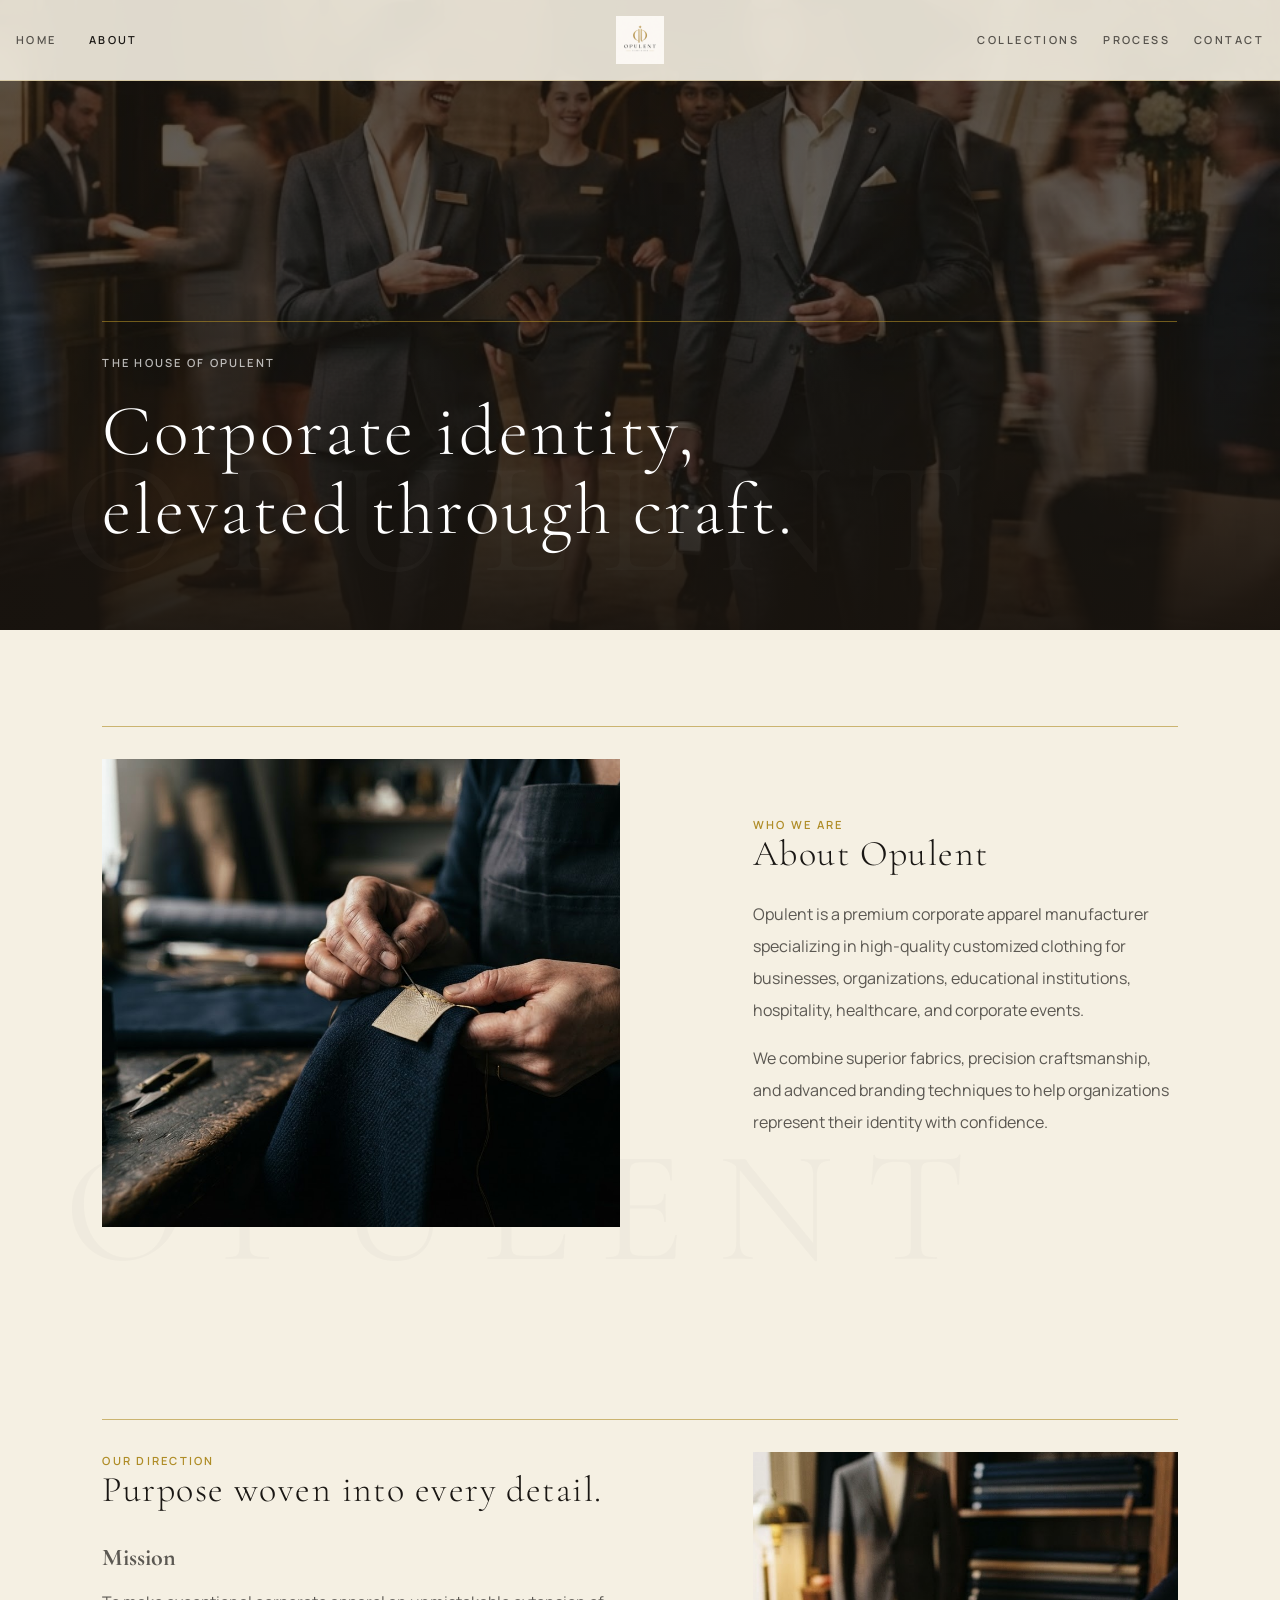
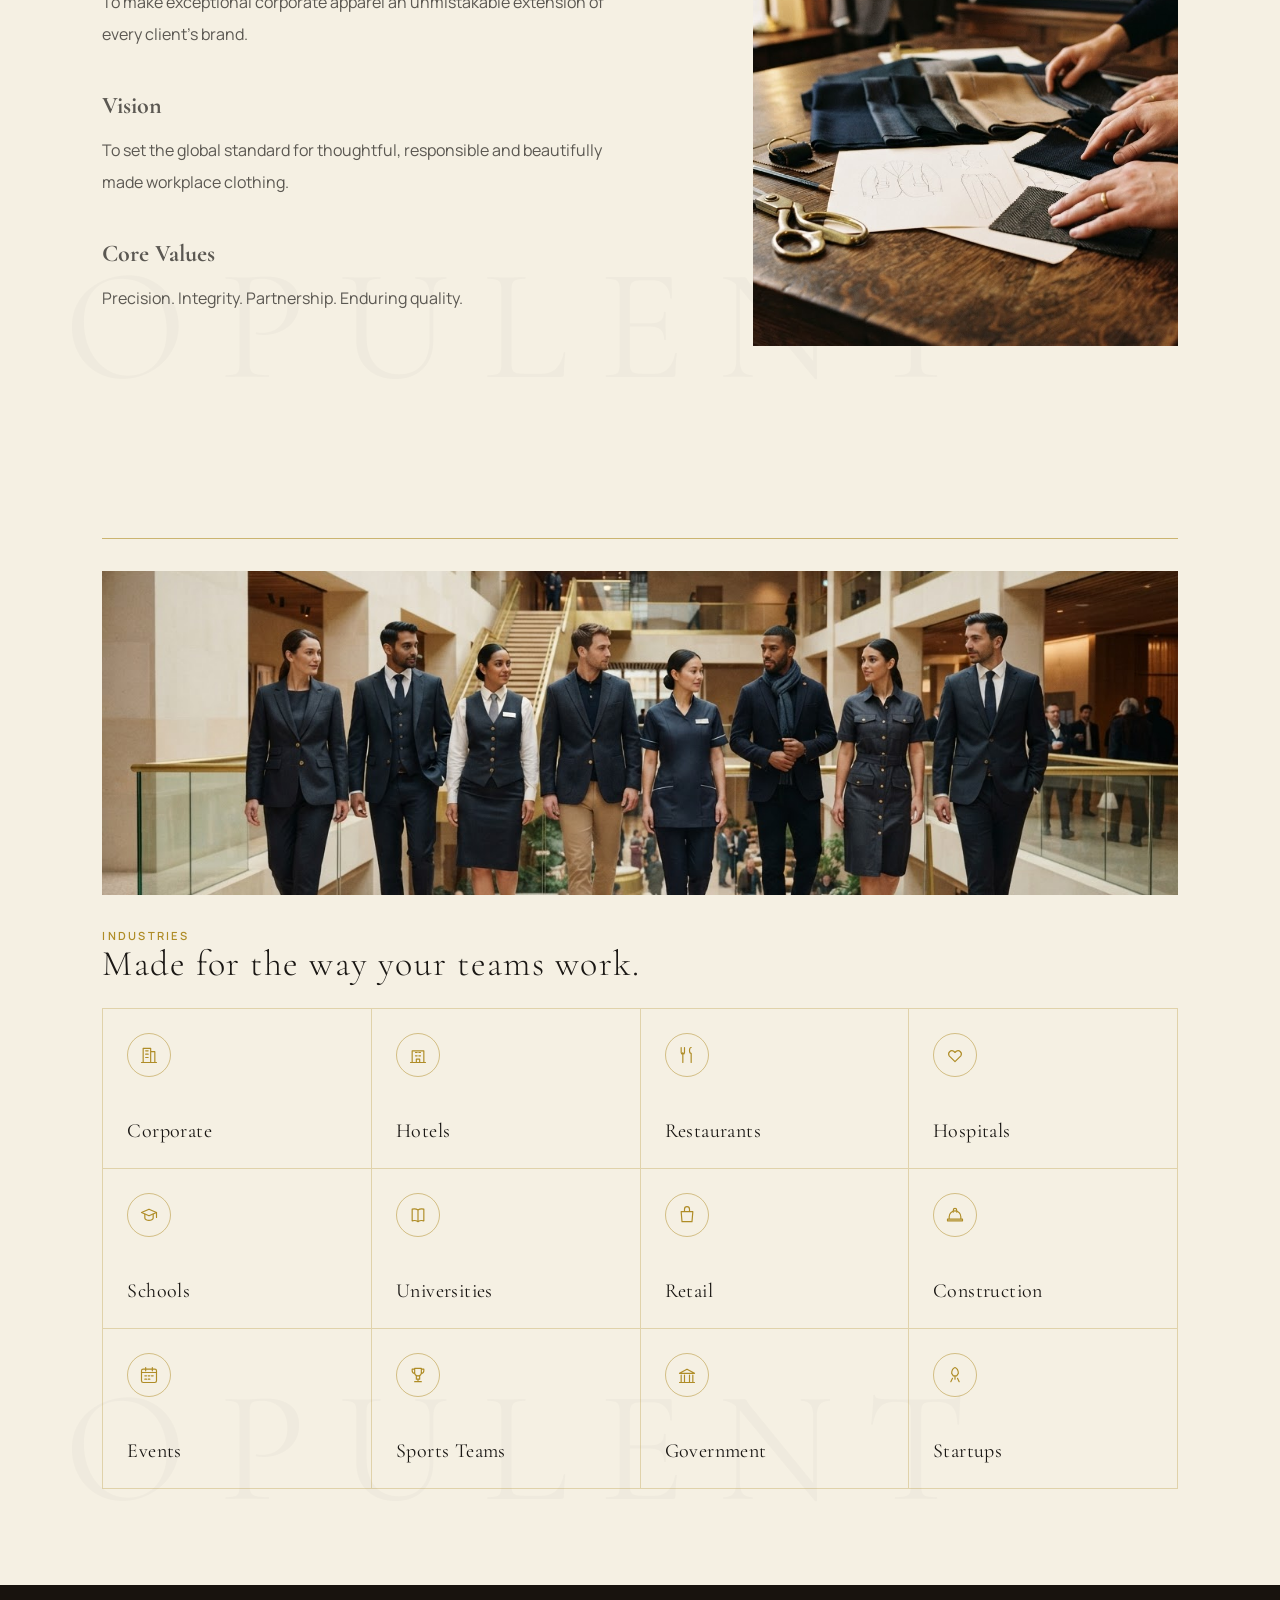
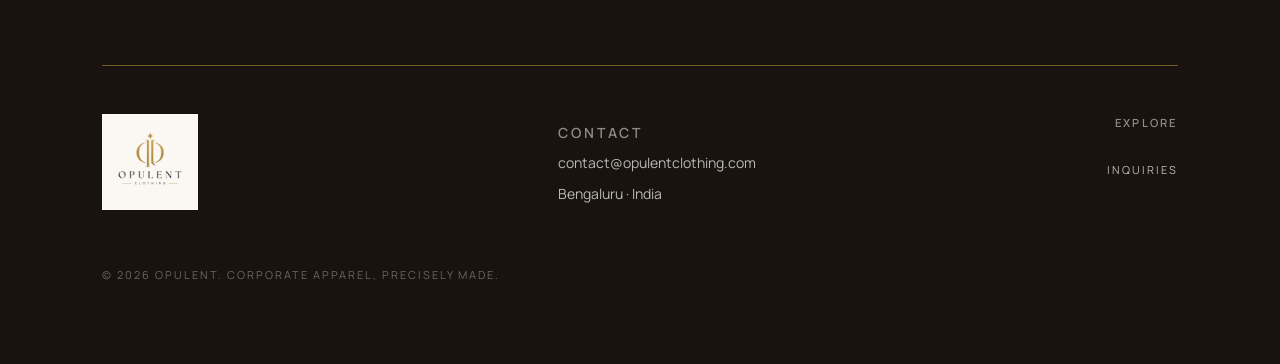
==== commit 5a53149c: "Fix HTML encoding issues in about.html" ====
--- a/about.html
+++ b/about.html
@@ -115,7 +115,7 @@
     <div class="footer-contact">
       <p class="label label-muted-light">Contact</p>
       <p><a href="mailto:contact@opulentclothing.com">contact@opulentclothing.com</a></p>
-      <p>Bangalore · India</p>
+      <p>Bengaluru · India</p>
     </div>
     <div class="footer-explore">
       <p class="label label-muted-light">Explore</p>
